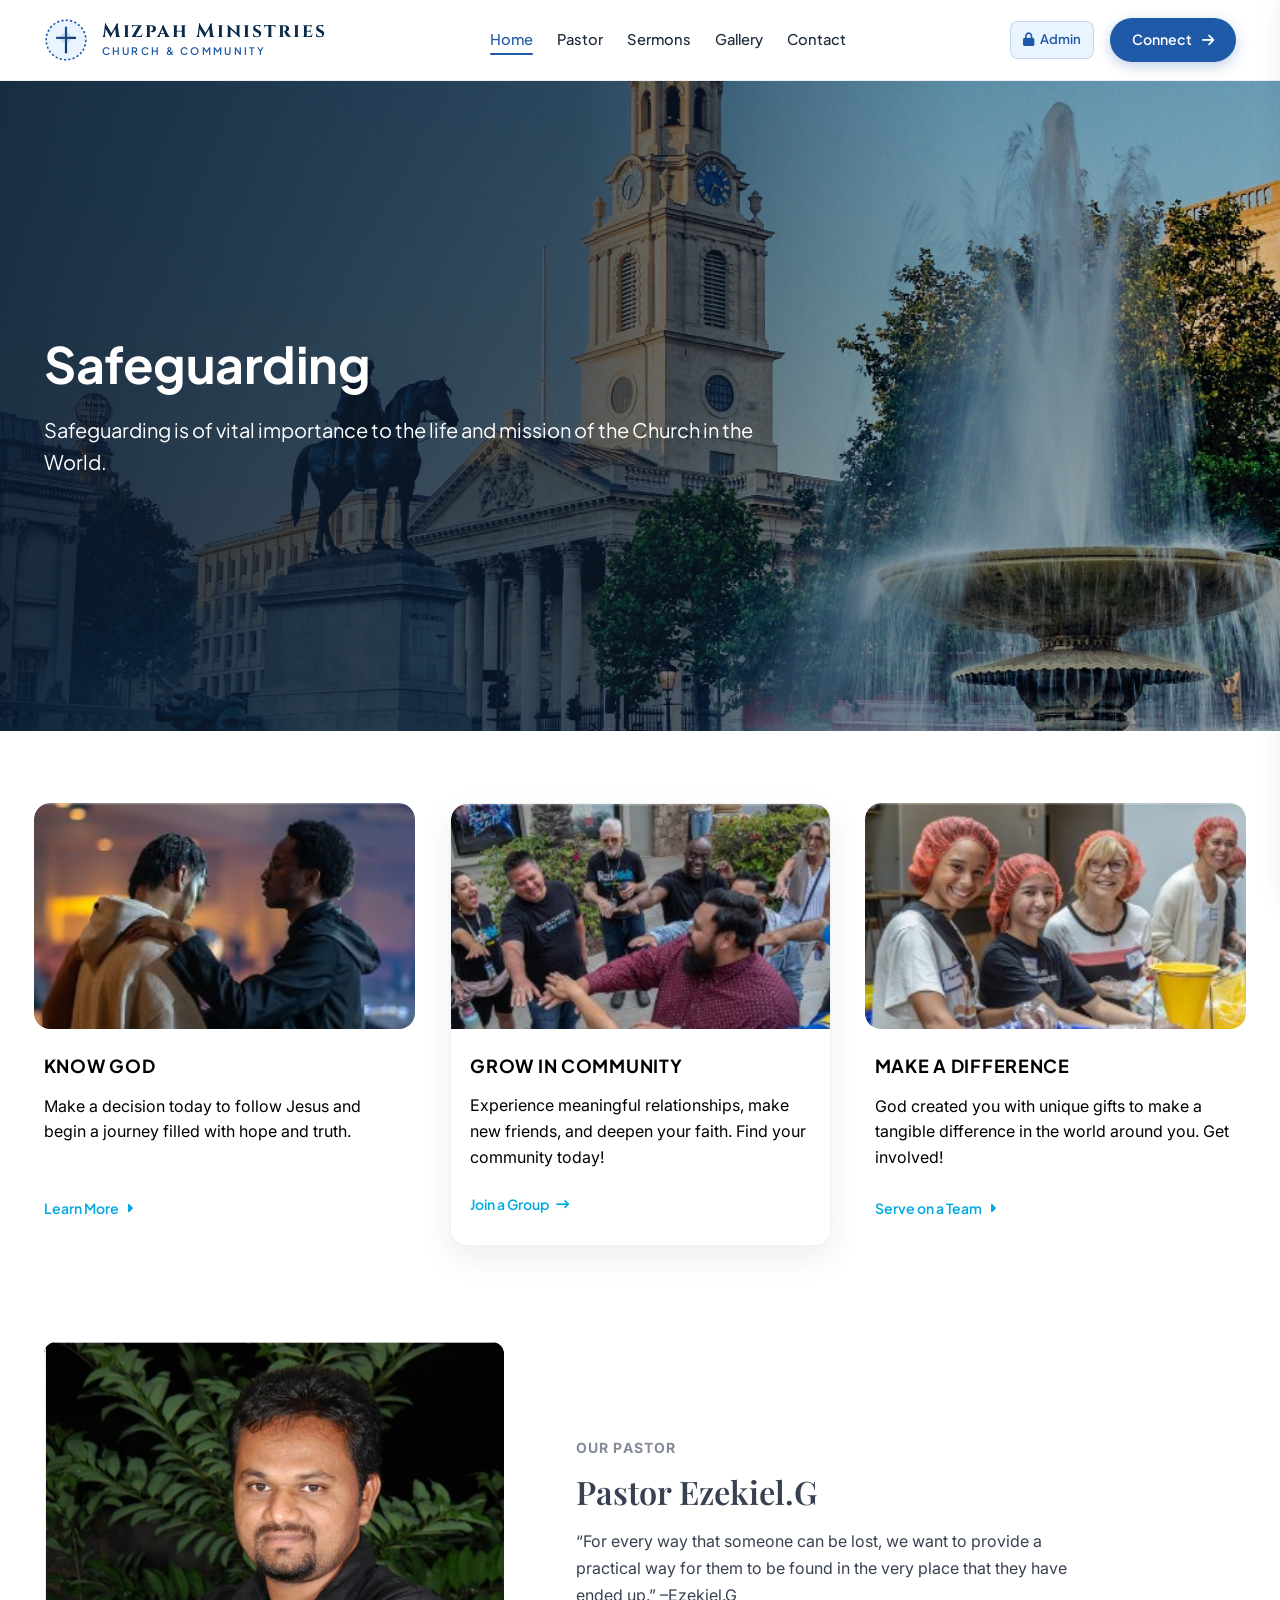
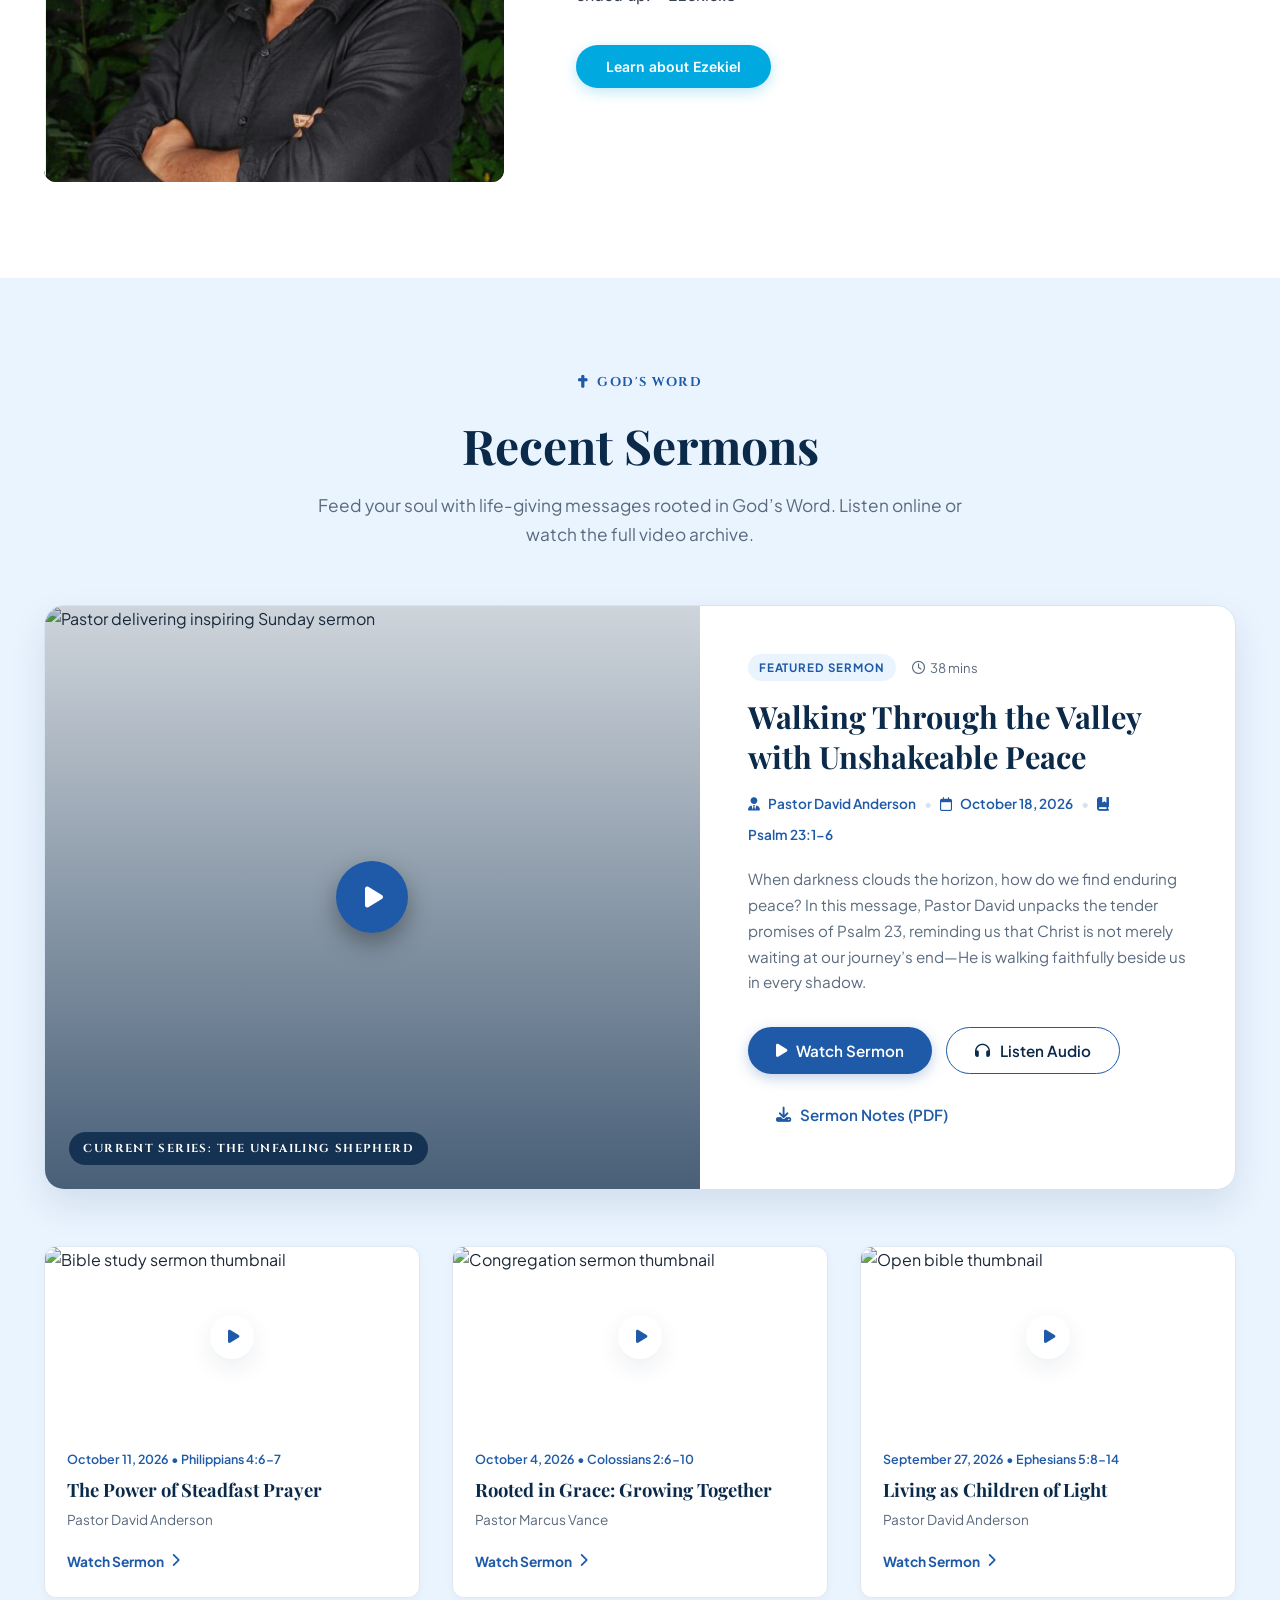
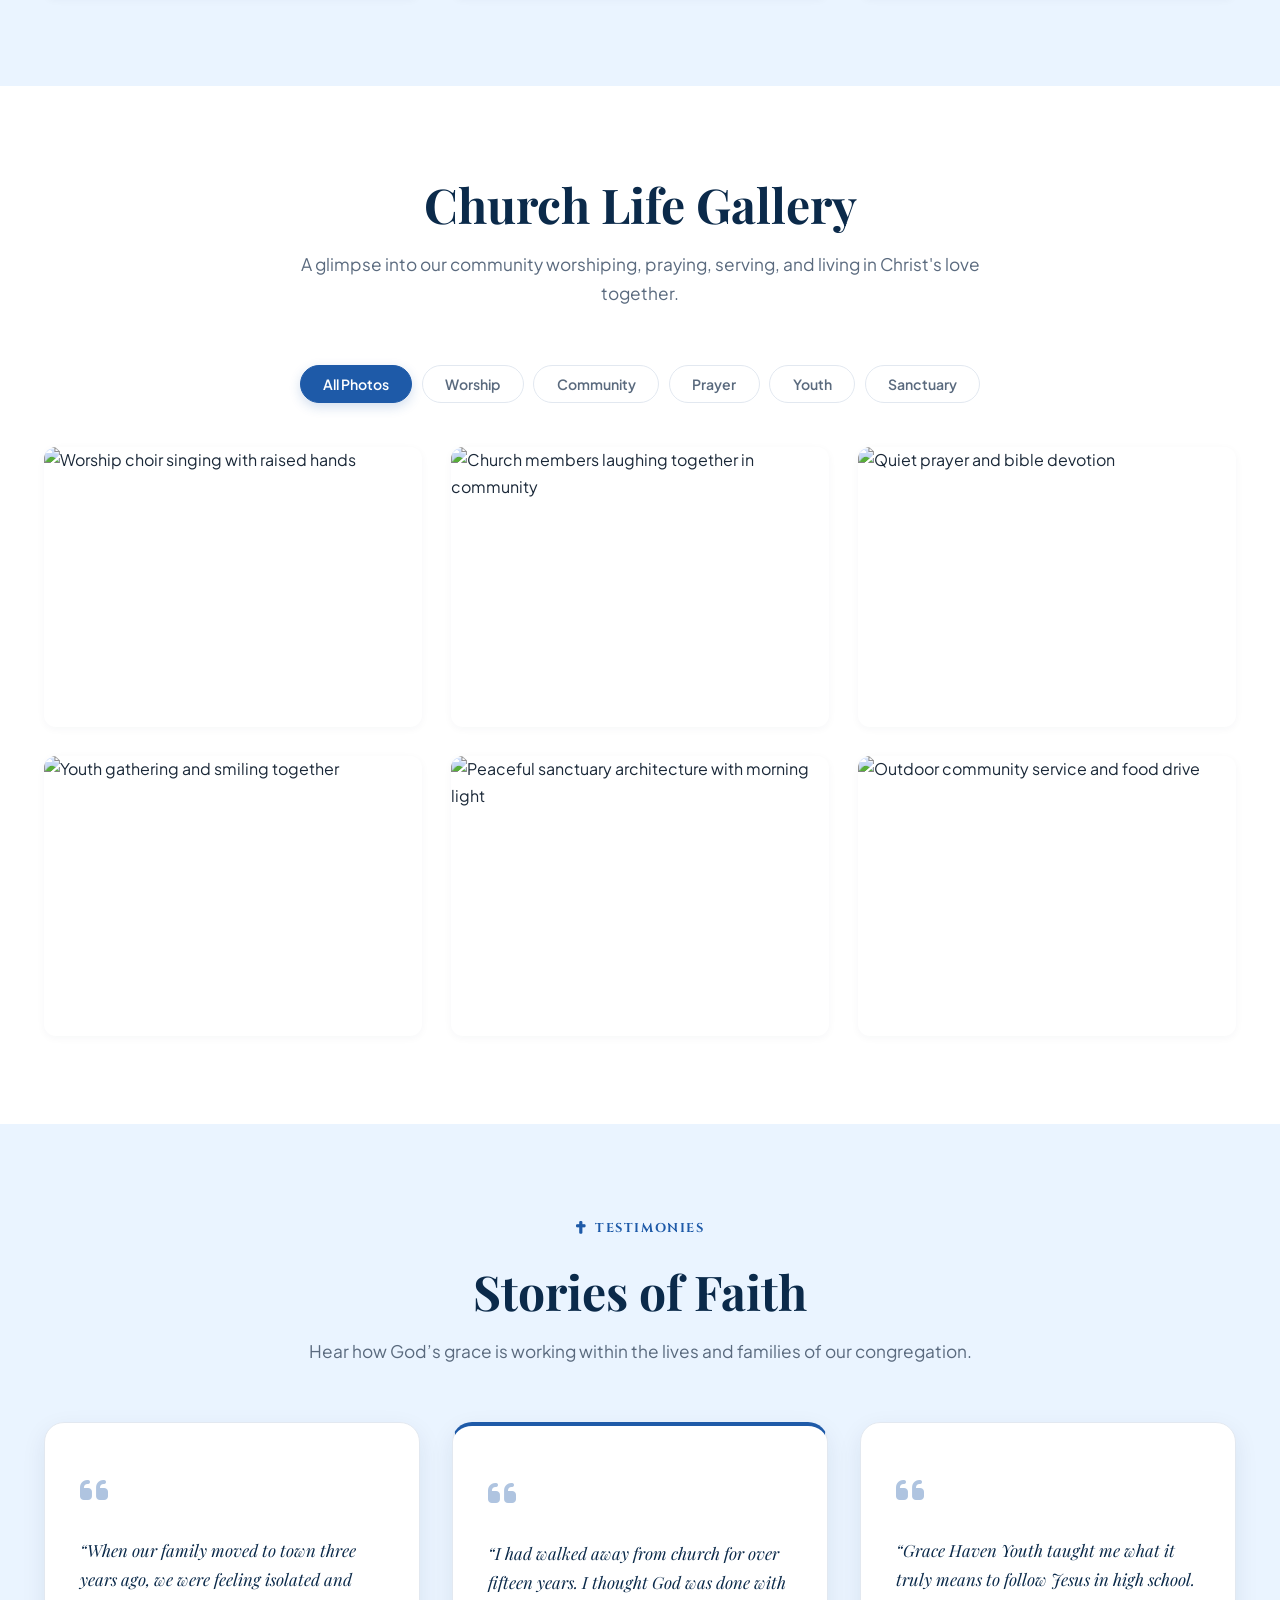
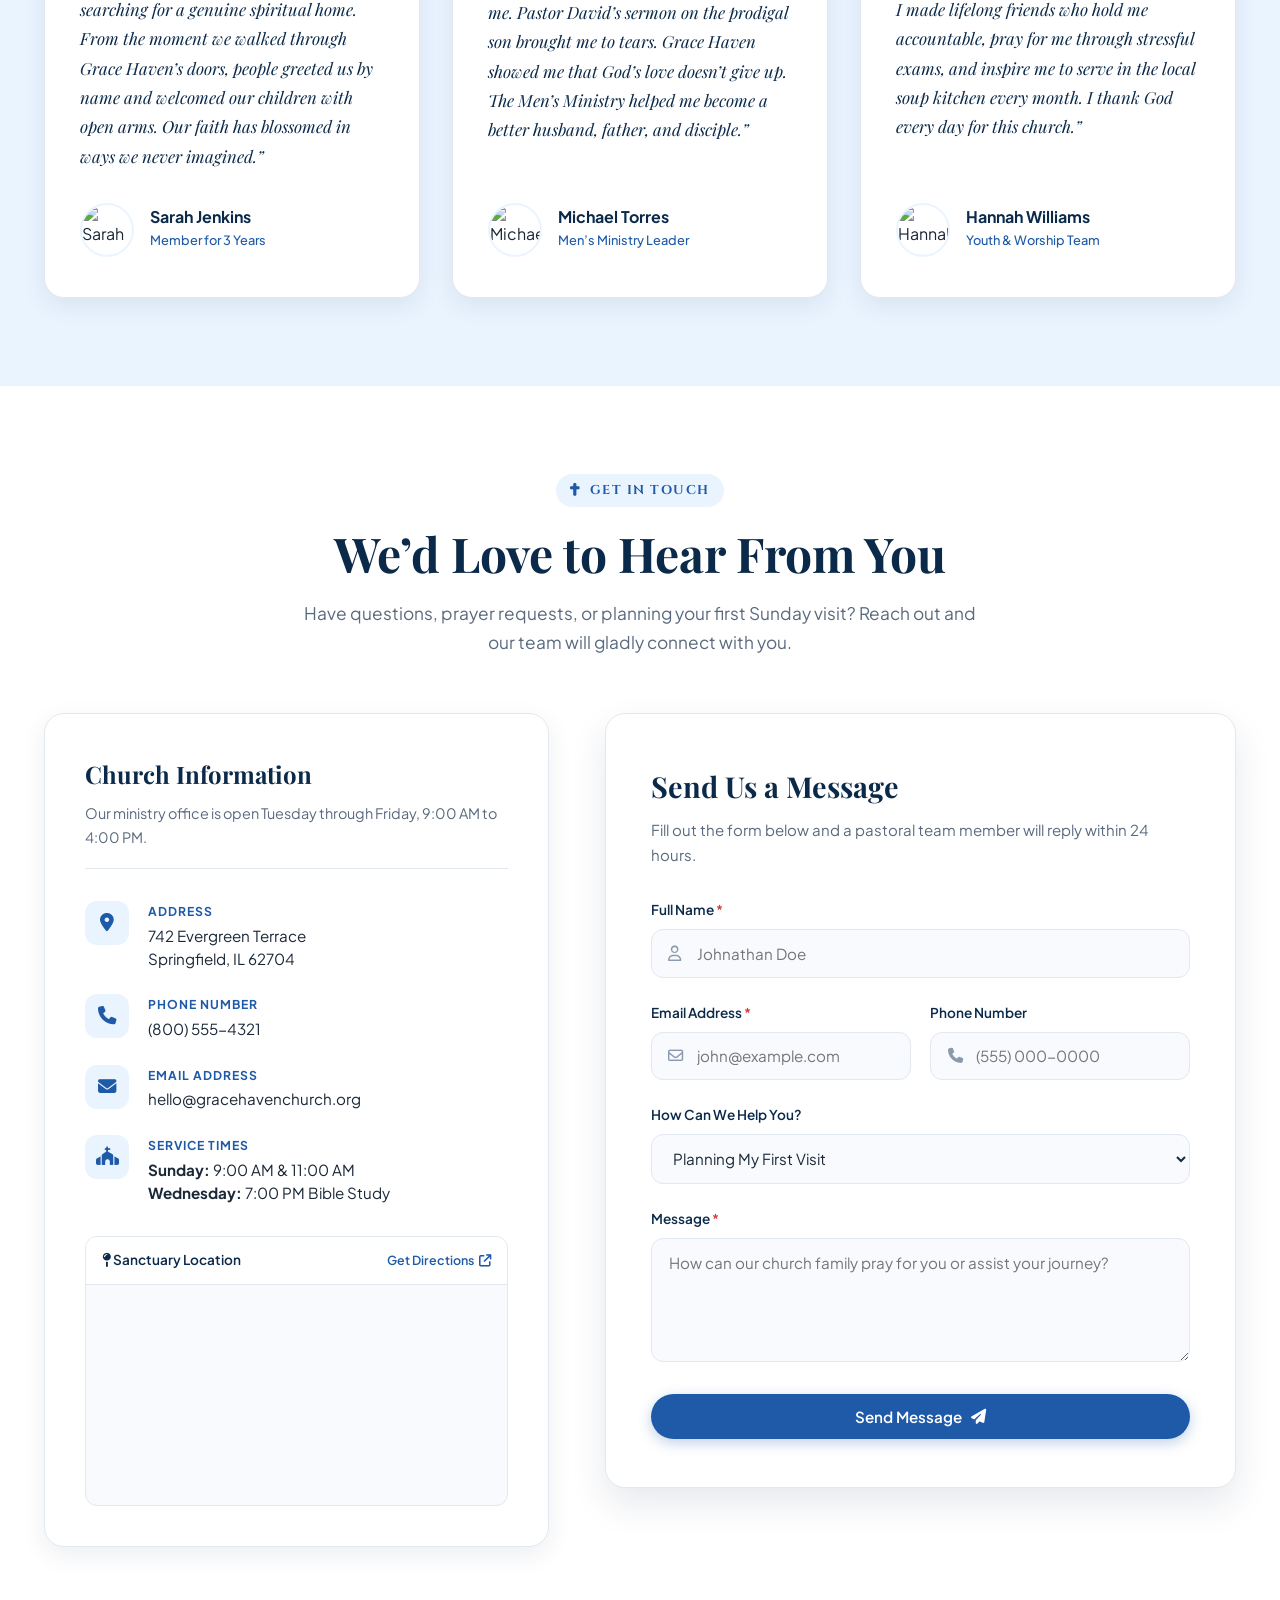
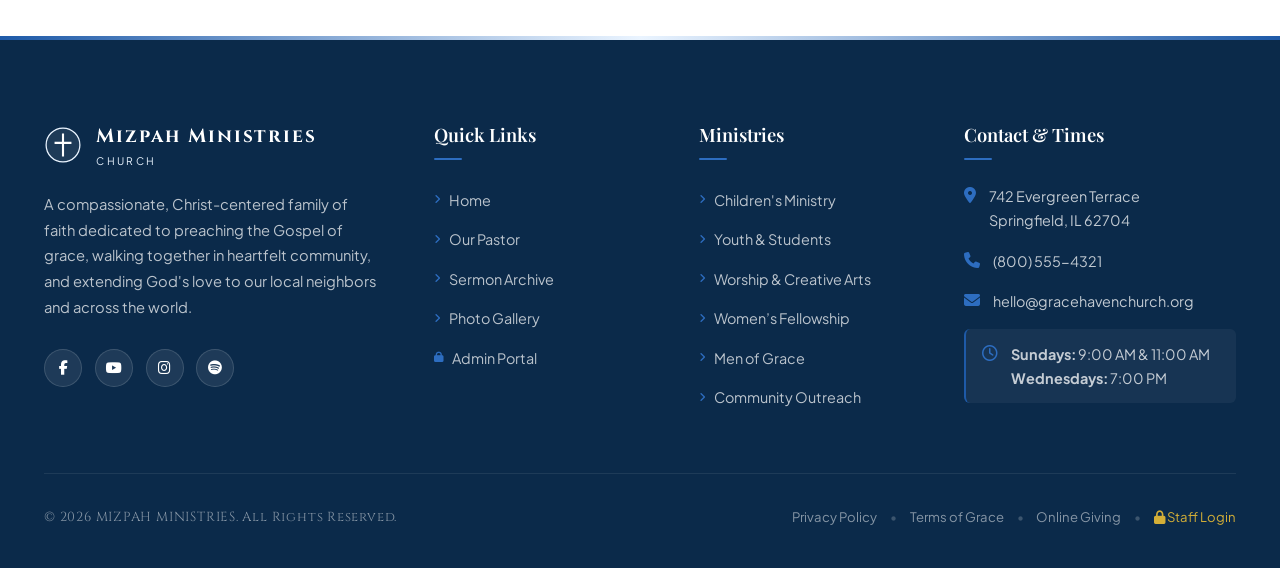
==== index.html @ df9c59d9 "Initial commit: Mizpah Ministries Church Portal with Supabase Admin CRUD" ====
<!DOCTYPE html>
<html lang="en">

<head>
  <meta charset="UTF-8">
  <meta name="viewport" content="width=device-width, initial-scale=1.0">
  <title>Mizpah Ministries | A Place of Faith, Hope & Love</title>
  <meta name="description"
    content="Welcome to Grace Haven Church. Come as you are. Grow in faith. Walk with Christ. Join our Sunday worship services and community ministries.">

  <!-- Favicon / SVG Cross Icon -->
  <link rel="icon" type="image/svg+xml"
    href="data:image/svg+xml,<svg xmlns='http://www.w3.org/2000/svg' viewBox='0 0 24 24' fill='%231E5AA8'><path d='M11 2h2v7h7v2h-7v11h-2V11H4V9h7V2z'/></svg>">

  <!-- Google Fonts: Playfair Display, Cinzel, & Plus Jakarta Sans -->
  <link rel="preconnect" href="https://fonts.googleapis.com">
  <link rel="preconnect" href="https://fonts.gstatic.com" crossorigin>
  <link
    href="https://fonts.googleapis.com/css2?family=Cinzel:wght@500;600;700;800&family=Inter:wght@400;500;600;700&family=Playfair+Display:ital,wght@0,400;0,600;0,700;1,400;1,600&family=Plus+Jakarta+Sans:wght@300;400;500;600;700&display=swap"
    rel="stylesheet">

  <!-- Font Awesome 6 Icons -->
  <link rel="stylesheet" href="https://cdnjs.cloudflare.com/ajax/libs/font-awesome/6.5.1/css/all.min.css"
    integrity="sha512-DTOQO9RWCH3ppGqcWaEA1BIZOC6xxalwEsw9c2QQeAIftl+Vegovlnee1c9QX4TctnWMn13TZye+giMm8e2LwA=="
    crossorigin="anonymous" referrerpolicy="no-referrer" />

  <!-- Main Stylesheet -->
  <link rel="stylesheet" href="style.css">
</head>

<body>

  <!-- SECTION 1: Header / Sticky Navigation -->
  <header class="site-header" id="header">
    <div class="container header-container">
      <!-- Church Logo / Cross Icon -->
      <a href="#home" class="church-logo" aria-label="Mizpah Ministries Home">
        <div class="logo-symbol">
          <svg viewBox="0 0 40 40" class="cross-svg" aria-hidden="true">
            <defs>
              <linearGradient id="crossGrad" x1="0%" y1="0%" x2="100%" y2="100%">
                <stop offset="0%" stop-color="#1E5AA8" />
                <stop offset="100%" stop-color="#0B2A4A" />
              </linearGradient>
            </defs>
            <circle cx="20" cy="20" r="18" fill="#EAF4FF" stroke="#1E5AA8" stroke-width="1.5" stroke-dasharray="2 2" />
            <!-- Cross -->
            <path d="M19 8h2v9h8v2h-8v13h-2V19h-8v-2h8V8z" fill="url(#crossGrad)" />
            <!-- Soft radiance aura -->
            <circle cx="20" cy="18" r="5" fill="#1E5AA8" opacity="0.15" />
          </svg>
        </div>
        <div class="logo-text">
          <span class="church-title">Mizpah Ministries</span>
          <span class="church-subtitle">CHURCH & COMMUNITY</span>
        </div>
      </a>

      <!-- Desktop Navigation Links -->
      <nav class="main-nav" id="mainNav" aria-label="Primary Navigation">
        <ul class="nav-list">
          <li class="nav-item"><a href="#home" class="nav-link active">Home</a></li>
          <li class="nav-item"><a href="#pastor" class="nav-link">Pastor</a></li>
          <li class="nav-item"><a href="#sermons" class="nav-link">Sermons</a></li>
          <li class="nav-item"><a href="#gallery" class="nav-link">Gallery</a></li>
          <li class="nav-item"><a href="#contact" class="nav-link">Contact</a></li>
        </ul>
      </nav>

      <!-- Action Button & Mobile Hamburger -->
      <div class="header-actions">
        <a href="login.html" class="nav-admin-link" title="Staff Admin Portal" style="display: inline-flex; align-items: center; gap: 6px; padding: 7px 12px; font-size: 13px; font-weight: 600; color: #1E5AA8; background: #EAF4FF; border-radius: 8px; text-decoration: none; border: 1px solid rgba(30,90,168,0.2);">
          <i class="fa-solid fa-lock"></i>
          <span>Admin</span>
        </a>
        <a href="#contact" class="btn btn-primary nav-cta-btn">
          <span>Connect</span>
          <i class="fa-solid fa-arrow-right"></i>
        </a>
        <button class="hamburger-btn" id="hamburgerBtn" aria-label="Toggle menu" aria-expanded="false"
          aria-controls="mobileMenu">
          <span class="hamburger-bar"></span>
          <span class="hamburger-bar"></span>
          <span class="hamburger-bar"></span>
        </button>
      </div>
    </div>

    <!-- Mobile Navigation Drawer -->
    <div class="mobile-menu-drawer" id="mobileMenu">
      <div class="mobile-menu-inner">
        <div class="mobile-menu-header">
          <div class="logo-text">
            <span class="church-title">Mizpah Ministries</span>
            <span class="church-subtitle">CHURCH</span>
          </div>
          <button class="mobile-close-btn" id="mobileCloseBtn" aria-label="Close menu">
            <i class="fa-solid fa-xmark"></i>
          </button>
        </div>
        <ul class="mobile-nav-list">
          <li><a href="#home" class="mobile-nav-link">Home</a></li>
          <li><a href="#pastor" class="mobile-nav-link">Our Pastor</a></li>
          <li><a href="#sermons" class="mobile-nav-link">Sermons</a></li>
          <li><a href="#gallery" class="mobile-nav-link">Photo Gallery</a></li>
          <li><a href="#contact" class="mobile-nav-link">Contact</a></li>
          <li><a href="login.html" class="mobile-nav-link" style="color: #1E5AA8; font-weight: 700;"><i class="fa-solid fa-lock"></i> Admin Portal</a></li>
        </ul>
        <div class="mobile-menu-footer">
          <a href="#contact" class="btn btn-primary btn-block mobile-join-btn">
            <i class="fa-solid fa-envelope"></i> Connect With Us
          </a>
          <div class="mobile-contact-snippet">
            <p><i class="fa-solid fa-location-dot"></i> 742 Evergreen Terrace</p>
            <p><i class="fa-solid fa-phone"></i> (800) 555-4321</p>
          </div>
        </div>
      </div>
    </div>
    <div class="mobile-backdrop" id="mobileBackdrop"></div>
  </header>

  <main>
    <!-- SECTION 2: Hero Section -->
    <section class="hero-section" id="home">
      <!-- Background Image with Clean Overlay -->
      <div class="hero-bg-media">
        <img src="images/hero-church.jpg"
          alt="Historic church cathedral with majestic spire and fountain in Trafalgar Square" class="hero-bg-img"
          loading="eager">
        <div class="hero-overlay-gradient"></div>
      </div>

      <div class="container hero-content-wrapper">
        <div class="hero-content">
          <h1 class="hero-title">Safeguarding</h1>
          <p class="hero-lead">
            Safeguarding is of vital importance to the life and mission of the Church in the World.
          </p>
        </div>
      </div>
    </section>

    <!-- SECTION 3: Next Steps / Discipleship Pathway -->
    <section class="pathway-section" id="pathway">
      <div class="container main-container mb-24">
        <div class="pathway-grid">

          <!-- Card 1: Know God -->
          <div class="pathway-card reveal-on-scroll">
            <div class="pathway-img-wrap">
              <img src="images/know-god.jpg" alt="Two young men praying together in fellowship" class="pathway-img"
                loading="lazy">
            </div>
            <div class="pathway-body">
              <h3 class="pathway-title">KNOW GOD</h3>
              <p class="pathway-desc">
                Make a decision today to follow Jesus and begin a journey filled with hope and truth.
              </p>
              <a href="#pastor" class="pathway-link">
                <span>Learn More</span>
                <i class="fa-solid fa-caret-right"></i>
              </a>
            </div>
          </div>

          <!-- Card 2: Grow in Community -->
          <div class="pathway-card featured-card reveal-on-scroll">
            <div class="pathway-img-wrap">
              <img src="images/grow-community.jpg" alt="A smiling, diverse group of church community members together"
                class="pathway-img" loading="lazy">
            </div>
            <div class="pathway-body">
              <h3 class="pathway-title">GROW IN COMMUNITY</h3>
              <p class="pathway-desc">
                Experience meaningful relationships, make new friends, and deepen your faith. Find your community today!
              </p>
              <a href="#contact" class="pathway-link">
                <span>Join a Group</span>
                <i class="fa-solid fa-arrow-right-long"></i>
              </a>
            </div>
          </div>

          <!-- Card 3: Make a Difference -->
          <div class="pathway-card reveal-on-scroll">
            <div class="pathway-img-wrap">
              <img src="images/make-difference.jpg" alt="Church volunteers smiling and serving food to the community"
                class="pathway-img" loading="lazy">
            </div>
            <div class="pathway-body">
              <h3 class="pathway-title">MAKE A DIFFERENCE</h3>
              <p class="pathway-desc">
                God created you with unique gifts to make a tangible difference in the world around you. Get involved!
              </p>
              <a href="#contact" class="pathway-link">
                <span>Serve on a Team</span>
                <i class="fa-solid fa-caret-right"></i>
              </a>
            </div>
          </div>

        </div>
      </div>
    </section>

    <!-- SECTION 4: Pastor Section -->
    <section class="pastor-section" id="pastor">
      <div class="container main-container">
        <div class="pastor-layout-grid reveal-on-scroll">
          <!-- Left Column: Pastor Photo -->
          <div class="pastor-img-col">
            <img src="images/pastor.png" alt="Pastor" class="pastor-feature-img" loading="lazy">
          </div>

          <!-- Right Column: Pastor Info -->
          <div class="pastor-info-col">
            <span class="pastor-kicker">OUR PASTOR</span>
            <h2 class="pastor-headline">Pastor Ezekiel.G</h2>
            <blockquote class="pastor-quote">
              “For every way that someone can be lost, we want to provide a practical way for them to be found in the
              very place that they have ended up.” –Ezekiel.G
            </blockquote>
            <div class="pastor-cta-row">
              <button class="btn-pastor-primary" id="openPastorModalBtn">
                Learn about Ezekiel
              </button>
            </div>
          </div>
        </div>
      </div>
    </section>

    <!-- SECTION 9: Sermons Section -->
    <section class="sermons-section section-padding bg-light-blue" id="sermons">
      <div class="container">
        <div class="section-header text-center reveal-on-scroll">
          <div class="section-tag center-tag">
            <span class="tag-cross"><i class="fa-solid fa-cross"></i></span>
            <span class="tag-title">GOD'S WORD</span>
          </div>
          <h2 class="section-heading">Recent Sermons</h2>
          <p class="section-subtext">Feed your soul with life-giving messages rooted in God’s Word. Listen online or
            watch the full video archive.</p>
        </div>

        <!-- Featured Sermon -->
        <div class="featured-sermon-card reveal-on-scroll">
          <div class="featured-sermon-media">
            <img src="https://images.unsplash.com/photo-1510525009512-ad7fc3378317?auto=format&fit=crop&w=1200&q=80"
              alt="Pastor delivering inspiring Sunday sermon" class="featured-sermon-thumb" loading="lazy">
            <div class="sermon-media-overlay"></div>
            <button class="sermon-play-btn" id="featuredPlayBtn" aria-label="Play featured sermon video"
              data-video-title="Walking Through the Valley with Unshakeable Peace" data-speaker="Pastor David Anderson"
              data-date="Sunday, October 18, 2026">
              <i class="fa-solid fa-play"></i>
            </button>
            <span class="featured-series-pill">CURRENT SERIES: THE UNFAILING SHEPHERD</span>
          </div>

          <div class="featured-sermon-info">
            <div class="sermon-badge-row">
              <span class="badge-featured">FEATURED SERMON</span>
              <span class="sermon-duration"><i class="fa-regular fa-clock"></i> 38 mins</span>
            </div>

            <h3 class="featured-sermon-title">Walking Through the Valley with Unshakeable Peace</h3>

            <div class="sermon-author-meta">
              <i class="fa-solid fa-user-tie"></i>
              <span>Pastor David Anderson</span>
              <span class="meta-separator">•</span>
              <i class="fa-regular fa-calendar"></i>
              <span>October 18, 2026</span>
              <span class="meta-separator">•</span>
              <i class="fa-solid fa-book-bookmark"></i>
              <span>Psalm 23:1-6</span>
            </div>

            <p class="featured-sermon-excerpt">
              When darkness clouds the horizon, how do we find enduring peace? In this message, Pastor David unpacks the
              tender promises of Psalm 23, reminding us that Christ is not merely waiting at our journey’s end—He is
              walking faithfully beside us in every shadow.
            </p>

            <div class="featured-sermon-actions">
              <button class="btn btn-primary sermon-watch-trigger"
                data-video-title="Walking Through the Valley with Unshakeable Peace"
                data-speaker="Pastor David Anderson" data-date="Sunday, October 18, 2026">
                <i class="fa-solid fa-play"></i>
                <span>Watch Sermon</span>
              </button>
              <button class="btn btn-outline-navy sermon-listen-trigger"
                data-audio-title="Walking Through the Valley with Unshakeable Peace">
                <i class="fa-solid fa-headphones"></i>
                <span>Listen Audio</span>
              </button>
              <a href="#contact" class="btn btn-ghost">
                <i class="fa-solid fa-download"></i> Sermon Notes (PDF)
              </a>
            </div>
          </div>
        </div>

        <!-- Smaller Sermon Cards Grid -->
        <div class="sermons-sub-grid">
          <!-- Sub Sermon 1 -->
          <div class="sub-sermon-card reveal-on-scroll">
            <div class="sub-sermon-thumb-wrap">
              <img src="https://images.unsplash.com/photo-1438232992991-995b7058bbb3?auto=format&fit=crop&w=600&q=80"
                alt="Bible study sermon thumbnail" loading="lazy">
              <button class="sub-play-btn sermon-watch-trigger" data-video-title="The Power of Steadfast Prayer"
                data-speaker="Pastor David Anderson" data-date="October 11, 2026" aria-label="Play sermon">
                <i class="fa-solid fa-play"></i>
              </button>
            </div>
            <div class="sub-sermon-body">
              <span class="sub-sermon-date">October 11, 2026 • Philippians 4:6-7</span>
              <h4 class="sub-sermon-title">The Power of Steadfast Prayer</h4>
              <p class="sub-sermon-author">Pastor David Anderson</p>
              <div class="sub-sermon-link-wrap">
                <button class="text-link-btn sermon-watch-trigger" data-video-title="The Power of Steadfast Prayer"
                  data-speaker="Pastor David Anderson" data-date="October 11, 2026">
                  <span>Watch Sermon</span>
                  <i class="fa-solid fa-chevron-right"></i>
                </button>
              </div>
            </div>
          </div>

          <!-- Sub Sermon 2 -->
          <div class="sub-sermon-card reveal-on-scroll">
            <div class="sub-sermon-thumb-wrap">
              <img src="https://images.unsplash.com/photo-1445445290350-18a3b86e0b5b?auto=format&fit=crop&w=600&q=80"
                alt="Congregation sermon thumbnail" loading="lazy">
              <button class="sub-play-btn sermon-watch-trigger" data-video-title="Rooted in Grace: Growing Together"
                data-speaker="Associate Pastor Marcus Vance" data-date="October 4, 2026" aria-label="Play sermon">
                <i class="fa-solid fa-play"></i>
              </button>
            </div>
            <div class="sub-sermon-body">
              <span class="sub-sermon-date">October 4, 2026 • Colossians 2:6-10</span>
              <h4 class="sub-sermon-title">Rooted in Grace: Growing Together</h4>
              <p class="sub-sermon-author">Pastor Marcus Vance</p>
              <div class="sub-sermon-link-wrap">
                <button class="text-link-btn sermon-watch-trigger" data-video-title="Rooted in Grace: Growing Together"
                  data-speaker="Associate Pastor Marcus Vance" data-date="October 4, 2026">
                  <span>Watch Sermon</span>
                  <i class="fa-solid fa-chevron-right"></i>
                </button>
              </div>
            </div>
          </div>

          <!-- Sub Sermon 3 -->
          <div class="sub-sermon-card reveal-on-scroll">
            <div class="sub-sermon-thumb-wrap">
              <img src="https://images.unsplash.com/photo-1507692049790-de58290a4334?auto=format&fit=crop&w=600&q=80"
                alt="Open bible thumbnail" loading="lazy">
              <button class="sub-play-btn sermon-watch-trigger" data-video-title="Living as Children of Light"
                data-speaker="Pastor David Anderson" data-date="September 27, 2026" aria-label="Play sermon">
                <i class="fa-solid fa-play"></i>
              </button>
            </div>
            <div class="sub-sermon-body">
              <span class="sub-sermon-date">September 27, 2026 • Ephesians 5:8-14</span>
              <h4 class="sub-sermon-title">Living as Children of Light</h4>
              <p class="sub-sermon-author">Pastor David Anderson</p>
              <div class="sub-sermon-link-wrap">
                <button class="text-link-btn sermon-watch-trigger" data-video-title="Living as Children of Light"
                  data-speaker="Pastor David Anderson" data-date="September 27, 2026">
                  <span>Watch Sermon</span>
                  <i class="fa-solid fa-chevron-right"></i>
                </button>
              </div>
            </div>
          </div>
        </div>
      </div>
    </section>

    <!-- SECTION 10: Gallery -->
    <section class="gallery-section section-padding" id="gallery">
      <div class="container">
        <div class="section-header text-center reveal-on-scroll">
          <h2 class="section-heading">Church Life Gallery</h2>
          <p class="section-subtext">A glimpse into our community worshiping, praying, serving, and living in Christ's
            love together.</p>
        </div>

        <!-- Gallery Filters -->
        <div class="gallery-filter-bar reveal-on-scroll">
          <button class="filter-btn active" data-filter="all">All Photos</button>
          <button class="filter-btn" data-filter="worship">Worship</button>
          <button class="filter-btn" data-filter="community">Community</button>
          <button class="filter-btn" data-filter="prayer">Prayer</button>
          <button class="filter-btn" data-filter="youth">Youth</button>
          <button class="filter-btn" data-filter="building">Sanctuary</button>
        </div>

        <!-- Gallery Grid -->
        <div class="gallery-grid">
          <!-- Item 1: Worship -->
          <div class="gallery-item reveal-on-scroll" data-category="worship">
            <div class="gallery-thumb-box">
              <img src="https://images.unsplash.com/photo-1465847899084-d164df4dedc6?auto=format&fit=crop&w=800&q=80"
                alt="Worship choir singing with raised hands" loading="lazy">
              <div class="gallery-item-overlay">
                <span class="gallery-cat-pill">Worship</span>
                <h4 class="gallery-item-title">Congregational Praise</h4>
                <button class="gallery-zoom-btn" aria-label="View photo in lightbox"><i
                    class="fa-solid fa-magnifying-glass-plus"></i></button>
              </div>
            </div>
          </div>

          <!-- Item 2: Community -->
          <div class="gallery-item reveal-on-scroll" data-category="community">
            <div class="gallery-thumb-box">
              <img src="https://images.unsplash.com/photo-1529156069898-49953e39b3ac?auto=format&fit=crop&w=800&q=80"
                alt="Church members laughing together in community" loading="lazy">
              <div class="gallery-item-overlay">
                <span class="gallery-cat-pill">Community</span>
                <h4 class="gallery-item-title">Warm Fellowship</h4>
                <button class="gallery-zoom-btn" aria-label="View photo in lightbox"><i
                    class="fa-solid fa-magnifying-glass-plus"></i></button>
              </div>
            </div>
          </div>

          <!-- Item 3: Prayer -->
          <div class="gallery-item reveal-on-scroll" data-category="prayer">
            <div class="gallery-thumb-box">
              <img src="https://images.unsplash.com/photo-1507692049790-de58290a4334?auto=format&fit=crop&w=800&q=80"
                alt="Quiet prayer and bible devotion" loading="lazy">
              <div class="gallery-item-overlay">
                <span class="gallery-cat-pill">Prayer</span>
                <h4 class="gallery-item-title">Moments of Intercession</h4>
                <button class="gallery-zoom-btn" aria-label="View photo in lightbox"><i
                    class="fa-solid fa-magnifying-glass-plus"></i></button>
              </div>
            </div>
          </div>

          <!-- Item 4: Youth -->
          <div class="gallery-item reveal-on-scroll" data-category="youth">
            <div class="gallery-thumb-box">
              <img src="https://images.unsplash.com/photo-1511632765486-a01980e01a18?auto=format&fit=crop&w=800&q=80"
                alt="Youth gathering and smiling together" loading="lazy">
              <div class="gallery-item-overlay">
                <span class="gallery-cat-pill">Youth</span>
                <h4 class="gallery-item-title">Youth Night Connection</h4>
                <button class="gallery-zoom-btn" aria-label="View photo in lightbox"><i
                    class="fa-solid fa-magnifying-glass-plus"></i></button>
              </div>
            </div>
          </div>

          <!-- Item 5: Building / Sanctuary -->
          <div class="gallery-item reveal-on-scroll" data-category="building">
            <div class="gallery-thumb-box">
              <img src="https://images.unsplash.com/photo-1548625361-16eb72d5b610?auto=format&fit=crop&w=800&q=80"
                alt="Peaceful sanctuary architecture with morning light" loading="lazy">
              <div class="gallery-item-overlay">
                <span class="gallery-cat-pill">Sanctuary</span>
                <h4 class="gallery-item-title">Sunlit Sanctuary</h4>
                <button class="gallery-zoom-btn" aria-label="View photo in lightbox"><i
                    class="fa-solid fa-magnifying-glass-plus"></i></button>
              </div>
            </div>
          </div>

          <!-- Item 6: Events / Community -->
          <div class="gallery-item reveal-on-scroll" data-category="community">
            <div class="gallery-thumb-box">
              <img src="https://images.unsplash.com/photo-1469571486292-0ba58a3f068b?auto=format&fit=crop&w=800&q=80"
                alt="Outdoor community service and food drive" loading="lazy">
              <div class="gallery-item-overlay">
                <span class="gallery-cat-pill">Community</span>
                <h4 class="gallery-item-title">Outreach Service Day</h4>
                <button class="gallery-zoom-btn" aria-label="View photo in lightbox"><i
                    class="fa-solid fa-magnifying-glass-plus"></i></button>
              </div>
            </div>
          </div>
        </div>
      </div>
    </section>

    <!-- SECTION 11: Testimonial / Community Section -->
    <section class="testimonials-section section-padding bg-light-blue" id="testimonials">
      <div class="container">
        <div class="section-header text-center reveal-on-scroll">
          <div class="section-tag center-tag">
            <span class="tag-cross"><i class="fa-solid fa-cross"></i></span>
            <span class="tag-title">TESTIMONIES</span>
          </div>
          <h2 class="section-heading">Stories of Faith</h2>
          <p class="section-subtext">Hear how God’s grace is working within the lives and families of our congregation.
          </p>
        </div>

        <div class="testimonials-grid">
          <!-- Testimonial 1 -->
          <div class="testimonial-card reveal-on-scroll">
            <div class="testimonial-quote-icon">
              <i class="fa-solid fa-quote-left"></i>
            </div>
            <p class="testimonial-text">
              “When our family moved to town three years ago, we were feeling isolated and searching for a genuine
              spiritual home. From the moment we walked through Grace Haven’s doors, people greeted us by name and
              welcomed our children with open arms. Our faith has blossomed in ways we never imagined.”
            </p>
            <div class="testimonial-author">
              <img src="https://images.unsplash.com/photo-1534528741775-53994a69daeb?auto=format&fit=crop&w=150&q=80"
                alt="Sarah Jenkins" class="testimonial-avatar" loading="lazy">
              <div class="testimonial-meta">
                <h4 class="author-name">Sarah Jenkins</h4>
                <span class="author-sub">Member for 3 Years</span>
              </div>
            </div>
          </div>

          <!-- Testimonial 2 -->
          <div class="testimonial-card featured-testimonial reveal-on-scroll">
            <div class="testimonial-quote-icon">
              <i class="fa-solid fa-quote-left"></i>
            </div>
            <p class="testimonial-text">
              “I had walked away from church for over fifteen years. I thought God was done with me. Pastor David’s
              sermon on the prodigal son brought me to tears. Grace Haven showed me that God’s love doesn’t give up. The
              Men’s Ministry helped me become a better husband, father, and disciple.”
            </p>
            <div class="testimonial-author">
              <img src="https://images.unsplash.com/photo-1507003211169-0a1dd7228f2d?auto=format&fit=crop&w=150&q=80"
                alt="Michael Torres" class="testimonial-avatar" loading="lazy">
              <div class="testimonial-meta">
                <h4 class="author-name">Michael Torres</h4>
                <span class="author-sub">Men’s Ministry Leader</span>
              </div>
            </div>
          </div>

          <!-- Testimonial 3 -->
          <div class="testimonial-card reveal-on-scroll">
            <div class="testimonial-quote-icon">
              <i class="fa-solid fa-quote-left"></i>
            </div>
            <p class="testimonial-text">
              “Grace Haven Youth taught me what it truly means to follow Jesus in high school. I made lifelong friends
              who hold me accountable, pray for me through stressful exams, and inspire me to serve in the local soup
              kitchen every month. I thank God every day for this church.”
            </p>
            <div class="testimonial-author">
              <img src="https://images.unsplash.com/photo-1517841905240-472988babdf9?auto=format&fit=crop&w=150&q=80"
                alt="Hannah Williams" class="testimonial-avatar" loading="lazy">
              <div class="testimonial-meta">
                <h4 class="author-name">Hannah Williams</h4>
                <span class="author-sub">Youth &amp; Worship Team</span>
              </div>
            </div>
          </div>
        </div>
      </div>
    </section>

    <!-- SECTION 13: Contact Section -->
    <section class="contact-section section-padding" id="contact">
      <div class="container">
        <div class="section-header text-center reveal-on-scroll">
          <div class="section-tag center-tag">
            <span class="tag-cross"><i class="fa-solid fa-cross"></i></span>
            <span class="tag-title">GET IN TOUCH</span>
          </div>
          <h2 class="section-heading">We’d Love to Hear From You</h2>
          <p class="section-subtext">Have questions, prayer requests, or planning your first Sunday visit? Reach out and
            our team will gladly connect with you.</p>
        </div>

        <div class="contact-grid">
          <!-- Left Column: Contact Information & Hours & Map Placeholder -->
          <div class="contact-info-col reveal-on-scroll">
            <div class="info-card-header">
              <h3>Church Information</h3>
              <p>Our ministry office is open Tuesday through Friday, 9:00 AM to 4:00 PM.</p>
            </div>

            <div class="info-items-stack">
              <!-- Item 1: Address -->
              <div class="info-item">
                <div class="info-icon"><i class="fa-solid fa-location-dot"></i></div>
                <div class="info-detail">
                  <span class="info-label">Address</span>
                  <p class="info-val">742 Evergreen Terrace<br>Springfield, IL 62704</p>
                </div>
              </div>

              <!-- Item 2: Phone -->
              <div class="info-item">
                <div class="info-icon"><i class="fa-solid fa-phone"></i></div>
                <div class="info-detail">
                  <span class="info-label">Phone Number</span>
                  <p class="info-val"><a href="tel:+18005554321">(800) 555-4321</a></p>
                </div>
              </div>

              <!-- Item 3: Email -->
              <div class="info-item">
                <div class="info-icon"><i class="fa-solid fa-envelope"></i></div>
                <div class="info-detail">
                  <span class="info-label">Email Address</span>
                  <p class="info-val"><a href="mailto:hello@gracehavenchurch.org">hello@gracehavenchurch.org</a></p>
                </div>
              </div>

              <!-- Item 4: Service Times -->
              <div class="info-item">
                <div class="info-icon"><i class="fa-solid fa-church"></i></div>
                <div class="info-detail">
                  <span class="info-label">Service Times</span>
                  <p class="info-val">
                    <strong>Sunday:</strong> 9:00 AM &amp; 11:00 AM<br>
                    <strong>Wednesday:</strong> 7:00 PM Bible Study
                  </p>
                </div>
              </div>
            </div>

            <!-- Google Maps Placeholder Container -->
            <div class="map-container-box">
              <div class="map-header">
                <span><i class="fa-solid fa-map-pin"></i> Sanctuary Location</span>
                <a href="https://maps.google.com" target="_blank" rel="noopener noreferrer" class="map-directions-link">
                  <span>Get Directions</span>
                  <i class="fa-solid fa-arrow-up-right-from-square"></i>
                </a>
              </div>
              <div class="map-visual-placeholder">
                <iframe title="Church Location Map"
                  src="https://www.google.com/maps/embed?pb=!1m18!1m12!1m3!1d193595.15830869428!2d-74.119763973046!3d40.697663719178224!2m3!1f0!2f0!3f0!3m2!1i1024!2i768!4f13.1!3m3!1m2!1s0x89c24fa5d33f083b%3A0xc80b8f06e177fe62!2sNew%20York%2C%20NY!5e0!3m2!1sen!2sus!4v1697000000000!5m2!1sen!2sus"
                  width="100%" height="220" style="border:0;" allowfullscreen="" loading="lazy"
                  referrerpolicy="no-referrer-when-downgrade">
                </iframe>
              </div>
            </div>
          </div>

          <!-- Right Column: Interactive Contact Form -->
          <div class="contact-form-col reveal-on-scroll">
            <div class="contact-form-card">
              <div class="form-title-group">
                <h3>Send Us a Message</h3>
                <p>Fill out the form below and a pastoral team member will reply within 24 hours.</p>
              </div>

              <form id="churchContactForm" novalidate>
                <!-- Name -->
                <div class="form-group">
                  <label for="contactName" class="form-label">Full Name <span class="required">*</span></label>
                  <div class="input-with-icon">
                    <i class="fa-regular fa-user input-icon"></i>
                    <input type="text" id="contactName" name="name" class="form-control" placeholder="Johnathan Doe"
                      required>
                  </div>
                  <span class="field-error-msg" id="nameError">Please enter your full name.</span>
                </div>

                <!-- Email & Phone in 2 Columns -->
                <div class="form-row-2">
                  <div class="form-group">
                    <label for="contactEmail" class="form-label">Email Address <span class="required">*</span></label>
                    <div class="input-with-icon">
                      <i class="fa-regular fa-envelope input-icon"></i>
                      <input type="email" id="contactEmail" name="email" class="form-control"
                        placeholder="john@example.com" required>
                    </div>
                    <span class="field-error-msg" id="emailError">Please enter a valid email address.</span>
                  </div>

                  <div class="form-group">
                    <label for="contactPhone" class="form-label">Phone Number</label>
                    <div class="input-with-icon">
                      <i class="fa-solid fa-phone input-icon"></i>
                      <input type="tel" id="contactPhone" name="phone" class="form-control"
                        placeholder="(555) 000-0000">
                    </div>
                  </div>
                </div>

                <!-- Subject / Topic Dropdown -->
                <div class="form-group">
                  <label for="contactTopic" class="form-label">How Can We Help You?</label>
                  <select id="contactTopic" name="topic" class="form-control select-control">
                    <option value="first-visit">Planning My First Visit</option>
                    <option value="prayer-request">Prayer Request</option>
                    <option value="ministry-inquiry">Joining a Ministry / Volunteering</option>
                    <option value="pastor-meeting">Meet with Pastor</option>
                    <option value="other">General Question</option>
                  </select>
                </div>

                <!-- Message -->
                <div class="form-group">
                  <label for="contactMessage" class="form-label">Message <span class="required">*</span></label>
                  <textarea id="contactMessage" name="message" rows="5" class="form-control"
                    placeholder="How can our church family pray for you or assist your journey?" required></textarea>
                  <span class="field-error-msg" id="messageError">Please share your message or prayer request.</span>
                </div>

                <!-- Submit Button -->
                <button type="submit" class="btn btn-primary btn-block submit-btn" id="contactSubmitBtn">
                  <span class="btn-text">Send Message</span>
                  <i class="fa-solid fa-paper-plane"></i>
                </button>
              </form>

              <!-- Feedback / Success Message Box -->
              <div class="form-feedback-card hidden" id="formSuccessCard">
                <div class="success-icon-wrap">
                  <i class="fa-solid fa-circle-check"></i>
                </div>
                <h4>Message Received in Grace</h4>
                <p>Thank you for reaching out! Our ministry staff has received your message and will respond promptly.
                  May God bless and keep you today.</p>
                <button class="btn btn-outline-navy btn-sm" id="sendAnotherBtn">Send Another Message</button>
              </div>

            </div>
          </div>
        </div>
      </div>
    </section>
  </main>

  <!-- SECTION 14: Footer -->
  <footer class="site-footer">
    <div class="footer-top-accent"></div>
    <div class="container footer-container">
      <div class="footer-grid">

        <!-- Col 1: Brand & Mission -->
        <div class="footer-col footer-col-brand">
          <div class="footer-logo">
            <svg viewBox="0 0 36 36" class="footer-cross-svg" aria-hidden="true">
              <circle cx="18" cy="18" r="16" fill="rgba(255,255,255,0.08)" stroke="#EAF4FF" stroke-width="1.2" />
              <path d="M17 7h2v8h7v2h-7v12h-2V17h-7v-2h7V7z" fill="#FFFFFF" />
            </svg>
            <div class="footer-brand-text">
              <span class="f-title">Mizpah Ministries</span>
              <span class="f-sub">CHURCH</span>
            </div>
          </div>
          <p class="footer-about-text">
            A compassionate, Christ-centered family of faith dedicated to preaching the Gospel of grace, walking
            together in heartfelt community, and extending God's love to our local neighbors and across the world.
          </p>
          <div class="footer-social-icons">
            <a href="https://facebook.com" target="_blank" rel="noopener noreferrer"
              aria-label="Grace Haven on Facebook" class="social-link"><i class="fa-brands fa-facebook-f"></i></a>
            <a href="https://youtube.com" target="_blank" rel="noopener noreferrer" aria-label="Grace Haven on YouTube"
              class="social-link"><i class="fa-brands fa-youtube"></i></a>
            <a href="https://instagram.com" target="_blank" rel="noopener noreferrer"
              aria-label="Grace Haven on Instagram" class="social-link"><i class="fa-brands fa-instagram"></i></a>
            <a href="https://spotify.com" target="_blank" rel="noopener noreferrer"
              aria-label="Grace Haven on Spotify Podcasts" class="social-link"><i class="fa-brands fa-spotify"></i></a>
          </div>
        </div>

        <!-- Col 2: Quick Links -->
        <div class="footer-col">
          <h4 class="footer-heading">Quick Links</h4>
          <ul class="footer-links-list">
            <li><a href="#home"><i class="fa-solid fa-angle-right"></i> Home</a></li>
            <li><a href="#pastor"><i class="fa-solid fa-angle-right"></i> Our Pastor</a></li>
            <li><a href="#sermons"><i class="fa-solid fa-angle-right"></i> Sermon Archive</a></li>
            <li><a href="#gallery"><i class="fa-solid fa-angle-right"></i> Photo Gallery</a></li>
            <li><a href="login.html"><i class="fa-solid fa-lock"></i> Admin Portal</a></li>
          </ul>
        </div>

        <!-- Col 3: Ministries -->
        <div class="footer-col">
          <h4 class="footer-heading">Ministries</h4>
          <ul class="footer-links-list">
            <li><a href="#contact"><i class="fa-solid fa-angle-right"></i> Children's Ministry</a></li>
            <li><a href="#contact"><i class="fa-solid fa-angle-right"></i> Youth &amp; Students</a></li>
            <li><a href="#contact"><i class="fa-solid fa-angle-right"></i> Worship &amp; Creative Arts</a></li>
            <li><a href="#contact"><i class="fa-solid fa-angle-right"></i> Women’s Fellowship</a></li>
            <li><a href="#contact"><i class="fa-solid fa-angle-right"></i> Men of Grace</a></li>
            <li><a href="#contact"><i class="fa-solid fa-angle-right"></i> Community Outreach</a></li>
          </ul>
        </div>

        <!-- Col 4: Contact & Service Times -->
        <div class="footer-col footer-col-contact">
          <h4 class="footer-heading">Contact &amp; Times</h4>
          <div class="footer-contact-stack">
            <div class="f-contact-item">
              <i class="fa-solid fa-location-dot"></i>
              <span>742 Evergreen Terrace<br>Springfield, IL 62704</span>
            </div>
            <div class="f-contact-item">
              <i class="fa-solid fa-phone"></i>
              <a href="tel:+18005554321">(800) 555-4321</a>
            </div>
            <div class="f-contact-item">
              <i class="fa-solid fa-envelope"></i>
              <a href="mailto:hello@gracehavenchurch.org">hello@gracehavenchurch.org</a>
            </div>
            <div class="f-contact-item f-service-hours">
              <i class="fa-regular fa-clock"></i>
              <span><strong>Sundays:</strong> 9:00 AM &amp; 11:00 AM<br><strong>Wednesdays:</strong> 7:00 PM</span>
            </div>
          </div>
        </div>

      </div>

      <!-- Footer Bottom Bar -->
      <div class="footer-bottom-bar">
        <p class="copyright-text">
          &copy; 2026 MIZPAH MINISTRIES. All Rights Reserved.
        </p>
        <div class="footer-legal-links">
          <a href="#home">Privacy Policy</a>
          <span class="dot-sep">•</span>
          <a href="#home">Terms of Grace</a>
          <span class="dot-sep">•</span>
          <a href="#home">Online Giving</a>
          <span class="dot-sep">•</span>
          <a href="login.html" style="color: var(--gold, #D4AF37);"><i class="fa-solid fa-lock"></i> Staff Login</a>
        </div>
      </div>
    </div>
  </footer>

  <!-- ==================== MODALS & LIGHTBOXES ==================== -->

  <!-- Modal 1: Plan Your Visit Dialog -->
  <div class="modal-backdrop" id="visitModal" role="dialog" aria-modal="true" aria-labelledby="visitModalTitle" hidden>
    <div class="modal-dialog">
      <div class="modal-content">
        <div class="modal-header">
          <div class="modal-title-wrap">
            <span class="modal-badge"><i class="fa-solid fa-church"></i> FIRST-TIME GUEST GUIDE</span>
            <h3 id="visitModalTitle" class="modal-title">Plan Your Visit to Grace Haven</h3>
          </div>
          <button class="modal-close-btn" data-close-modal="visitModal" aria-label="Close dialog">
            <i class="fa-solid fa-xmark"></i>
          </button>
        </div>
        <div class="modal-body">
          <p class="modal-intro">We can't wait to meet you! Here is what you can look forward to during your Sunday
            visit:</p>

          <div class="visit-guide-steps">
            <div class="guide-step">
              <div class="step-num">1</div>
              <div class="step-content">
                <h4>Reserved Guest Parking</h4>
                <p>Follow our signs to the front lot where spaces are specially reserved for first-time visitors. Our
                  parking attendants are happy to assist.</p>
              </div>
            </div>

            <div class="guide-step">
              <div class="step-num">2</div>
              <div class="step-content">
                <h4>Warm Welcome &amp; Refreshments</h4>
                <p>Stop by the Welcome Lounge in the main foyer for complimentary coffee, tea, and warm pastries before
                  the service begins.</p>
              </div>
            </div>

            <div class="guide-step">
              <div class="step-num">3</div>
              <div class="step-content">
                <h4>Safe &amp; Engaging Kids Programs</h4>
                <p>Children aged 0–11 can check in safely at our Grace Kids center where caring, background-checked
                  teachers will guide their lesson.</p>
              </div>
            </div>

            <div class="guide-step">
              <div class="step-num">4</div>
              <div class="step-content">
                <h4>Come as You Are</h4>
                <p>Dress comfortably. From jeans and t-shirts to Sunday best, everyone is embraced just as they are.</p>
              </div>
            </div>
          </div>

          <div class="visit-modal-cta">
            <a href="#contact" class="btn btn-primary btn-block" data-close-modal="visitModal">
              <span>Let Us Know You're Coming (RSVP)</span>
              <i class="fa-solid fa-paper-plane"></i>
            </a>
          </div>
        </div>
      </div>
    </div>
  </div>

  <!-- Modal 2: Pastor Story Modal -->
  <div class="modal-backdrop" id="pastorModal" role="dialog" aria-modal="true" aria-labelledby="pastorModalTitle"
    hidden>
    <div class="modal-dialog modal-dialog-lg">
      <div class="modal-content">
        <div class="modal-header">
          <div class="modal-title-wrap">
            <span class="modal-badge"><i class="fa-solid fa-user-tie"></i> BIOGRAPHY</span>
            <h3 id="pastorModalTitle" class="modal-title">The Journey &amp; Heart of Pastor Ezekiel</h3>
          </div>
          <button class="modal-close-btn" data-close-modal="pastorModal" aria-label="Close dialog">
            <i class="fa-solid fa-xmark"></i>
          </button>
        </div>
        <div class="modal-body pastor-modal-body">
          <div class="pastor-modal-grid">
            <div class="pastor-modal-photo">
              <img src="images/pastor.png" alt="Pastor" class="modal-pastor-img">
              <div class="pastor-quote-highlight">
                <p>“For every way that someone can be lost, we want to provide a practical way for them to be found in
                  the very place that they have ended up.”
                </p>
              </div>
            </div>
            <div class="pastor-modal-text">
              <h4>A Calling of Faith &amp; Purpose</h4>
              <p>Ezekiel.G is the Senior Pastor of Rock Church. A former NFL defensive back for the San Diego Chargers,
                Ezekiel experienced a life-changing encounter with Jesus Christ that led him into youth ministry and
                pastoral leadership.</p>

              <h4>Vision &amp; Ministry</h4>
              <p>Under Pastor Ezekiel’s leadership, the church focuses on equipping believers to Know God, Grow in
                Community, and Make a Difference through local outreach and global impact.</p>

              <div class="pastor-contact-prompt">
                <a href="#contact" class="btn btn-primary" data-close-modal="pastorModal">
                  <i class="fa-regular fa-calendar"></i> Connect with Our Team
                </a>
              </div>
            </div>
          </div>
        </div>
      </div>
    </div>
  </div>

  <!-- Modal 3: Sermon Video / Audio Player Modal -->
  <div class="modal-backdrop" id="sermonModal" role="dialog" aria-modal="true" aria-labelledby="sermonModalTitle"
    hidden>
    <div class="modal-dialog modal-dialog-lg">
      <div class="modal-content">
        <div class="modal-header">
          <div class="modal-title-wrap">
            <span class="modal-badge"><i class="fa-solid fa-video"></i> SERMON PLAYER</span>
            <h3 id="sermonModalTitle" class="modal-title">Walking Through the Valley with Unshakeable Peace</h3>
          </div>
          <button class="modal-close-btn" data-close-modal="sermonModal" aria-label="Close dialog">
            <i class="fa-solid fa-xmark"></i>
          </button>
        </div>
        <div class="modal-body player-modal-body">
          <!-- Video Simulation Player -->
          <div class="video-player-frame">
            <div class="video-mock-screen">
              <img src="https://images.unsplash.com/photo-1510525009512-ad7fc3378317?auto=format&fit=crop&w=1200&q=80"
                alt="Sermon backdrop" class="video-stream-img">
              <div class="video-live-overlay">
                <div class="live-dot-wrap">
                  <span class="live-red-dot"></span>
                  <span>HD SERMON BROADCAST</span>
                </div>
                <div class="video-controls-bar">
                  <button class="ctrl-btn play-pause-toggle" aria-label="Play or pause sermon"><i
                      class="fa-solid fa-pause"></i></button>
                  <div class="video-progress-track">
                    <div class="video-progress-fill" style="width: 42%;"></div>
                  </div>
                  <span class="ctrl-time">16:15 / 38:40</span>
                  <button class="ctrl-btn" aria-label="Volume"><i class="fa-solid fa-volume-high"></i></button>
                  <button class="ctrl-btn" aria-label="Fullscreen"><i class="fa-solid fa-expand"></i></button>
                </div>
              </div>
            </div>
          </div>

          <div class="player-sermon-meta">
            <div class="meta-row">
              <span id="playerSpeaker"><i class="fa-solid fa-user-tie"></i> Pastor David Anderson</span>
              <span id="playerDate"><i class="fa-regular fa-calendar"></i> Sunday Service</span>
            </div>
            <p class="player-note">
              Thank you for worshiping with us. If this message blessed your spirit, feel free to share it with someone
              who needs God's reassurance today.
            </p>
          </div>
        </div>
      </div>
    </div>
  </div>

  <!-- Modal 4: Gallery Lightbox -->
  <div class="lightbox-backdrop" id="galleryLightbox" role="dialog" aria-modal="true" aria-label="Image preview" hidden>
    <div class="lightbox-content">
      <button class="lightbox-close" id="lightboxCloseBtn" aria-label="Close lightbox"><i
          class="fa-solid fa-xmark"></i></button>
      <button class="lightbox-nav prev" id="lightboxPrevBtn" aria-label="Previous photo"><i
          class="fa-solid fa-chevron-left"></i></button>
      <button class="lightbox-nav next" id="lightboxNextBtn" aria-label="Next photo"><i
          class="fa-solid fa-chevron-right"></i></button>

      <div class="lightbox-image-wrapper">
        <img src="" alt="" id="lightboxImg" class="lightbox-img">
      </div>

      <div class="lightbox-caption" id="lightboxCaption">
        <span class="caption-cat">Worship</span>
        <h4 class="caption-title">Congregational Praise</h4>
      </div>
    </div>
  </div>

  <!-- Toast Notification Container for Form Submissions -->
  <div class="toast-notification" id="toastNotice" role="status" aria-live="polite">
    <div class="toast-icon"><i class="fa-solid fa-circle-check"></i></div>
    <div class="toast-body">
      <h5 class="toast-title">Message Sent</h5>
      <p class="toast-desc">May God bless you. We will be in touch shortly.</p>
    </div>
  </div>

  <!-- Supabase JS Client & API -->
  <script src="https://cdn.jsdelivr.net/npm/@supabase/supabase-js@2"></script>
  <script src="supabase-client.js"></script>

  <!-- JavaScript -->
  <script src="script.js"></script>
</body>

</html>
---- style.css ----
/* ==========================================================================
   GRACE HAVEN CHURCH - MODERN, SPIRITUAL, ELEGANT STYLESHEET
   Color Palette:
   - Primary Deep Navy: #0B2A4A
   - Royal Blue:        #1E5AA8
   - Light Blue Accent: #EAF4FF
   - Soft Blue Tint:    #F4F9FF
   - Pure White:        #FFFFFF
   - Slate / Subtle:    #5A6A7E / #64748B
   - Border Subtle:     #E2E8F0 / #DCE7F5
   ========================================================================== */

/* --- CSS Variables --- */
:root {
  --color-white: #ffffff;
  --color-navy: #0B2A4A;
  --color-navy-dark: #071C33;
  --color-royal: #1E5AA8;
  --color-royal-hover: #154687;
  --color-royal-light: #2d6dc0;
  --color-light-blue: #EAF4FF;
  --color-tint-blue: #F4F9FF;
  --color-ice-blue: #F8FAFD;
  --color-text-dark: #1A2838;
  --color-text-muted: #5A6A7E;
  --color-text-light: #8A99AD;
  --color-border: #E2E8F0;
  --color-border-subtle: #D5E4F3;
  --color-gold-accent: #C5A059;

  /* Typography */
  --font-heading: 'Playfair Display', Georgia, serif;
  --font-subheading: 'Cinzel', serif;
  --font-body: 'Plus Jakarta Sans', system-ui, -apple-system, sans-serif;

  /* Elevation Shadows */
  --shadow-sm: 0 2px 8px rgba(11, 42, 74, 0.04);
  --shadow-md: 0 8px 24px rgba(11, 42, 74, 0.08);
  --shadow-lg: 0 16px 36px rgba(11, 42, 74, 0.10);
  --shadow-xl: 0 24px 50px rgba(11, 42, 74, 0.12);
  --shadow-hover: 0 14px 30px rgba(30, 90, 168, 0.16);

  /* Radii */
  --radius-sm: 6px;
  --radius-md: 12px;
  --radius-lg: 20px;
  --radius-xl: 30px;
  --radius-pill: 9999px;

  /* Transitions */
  --transition-fast: 0.2s cubic-bezier(0.16, 1, 0.3, 1);
  --transition-base: 0.3s cubic-bezier(0.16, 1, 0.3, 1);
  --transition-slow: 0.5s cubic-bezier(0.16, 1, 0.3, 1);

  /* Container */
  --container-max-width: 1240px;
}

/* --- CSS Reset & Global Basics --- */
*, *::before, *::after {
  box-sizing: border-box;
  margin: 0;
  padding: 0;
}

html {
  scroll-behavior: smooth;
  font-size: 16px;
  text-rendering: optimizeLegibility;
  -webkit-font-smoothing: antialiased;
  -moz-osx-font-smoothing: grayscale;
}

body {
  font-family: var(--font-body);
  color: var(--color-text-dark);
  background-color: var(--color-white);
  line-height: 1.68;
  overflow-x: hidden;
}

img {
  max-width: 100%;
  height: auto;
  display: block;
}

a {
  color: inherit;
  text-decoration: none;
  transition: color var(--transition-fast);
}

button {
  font-family: inherit;
  cursor: pointer;
  border: none;
  background: none;
  transition: all var(--transition-fast);
}

ul {
  list-style: none;
}

/* --- Container & Utilities --- */
.container {
  width: 100%;
  max-width: var(--container-max-width);
  margin-left: auto;
  margin-right: auto;
  padding-left: 1.5rem;
  padding-right: 1.5rem;
}

.section-padding {
  padding-top: 5.5rem;
  padding-bottom: 5.5rem;
}

.bg-light-blue {
  background-color: var(--color-light-blue);
}

.text-center {
  text-align: center;
}

.text-accent {
  color: var(--color-royal);
}

.hidden {
  display: none !important;
}

/* Section Header Typography */
.section-tag {
  display: inline-flex;
  align-items: center;
  gap: 0.5rem;
  padding: 0.35rem 0.9rem;
  background-color: var(--color-light-blue);
  color: var(--color-royal);
  font-family: var(--font-subheading);
  font-size: 0.8rem;
  font-weight: 700;
  letter-spacing: 0.12em;
  border-radius: var(--radius-pill);
  margin-bottom: 1rem;
}

.section-tag.center-tag {
  margin-left: auto;
  margin-right: auto;
}

.section-heading {
  font-family: var(--font-heading);
  font-size: clamp(2.1rem, 3.8vw, 3rem);
  font-weight: 700;
  color: var(--color-navy);
  line-height: 1.25;
  margin-bottom: 1rem;
}

.section-subtext {
  font-size: 1.08rem;
  color: var(--color-text-muted);
  max-width: 680px;
  margin-left: auto;
  margin-right: auto;
  line-height: 1.7;
}

.section-header {
  margin-bottom: 3.5rem;
}

/* --- Buttons --- */
.btn {
  display: inline-flex;
  align-items: center;
  justify-content: center;
  gap: 0.6rem;
  padding: 0.82rem 1.75rem;
  font-size: 0.95rem;
  font-weight: 600;
  border-radius: var(--radius-pill);
  transition: all var(--transition-base);
  text-decoration: none;
  white-space: nowrap;
}

.btn-primary {
  background-color: var(--color-royal);
  color: var(--color-white);
  box-shadow: 0 4px 14px rgba(30, 90, 168, 0.28);
}

.btn-primary:hover {
  background-color: var(--color-royal-hover);
  color: var(--color-white);
  transform: translateY(-2px);
  box-shadow: 0 8px 22px rgba(30, 90, 168, 0.36);
}

.btn-royal {
  background-color: var(--color-royal);
  color: var(--color-white);
}

.btn-royal:hover {
  background-color: var(--color-navy);
  color: var(--color-white);
  transform: translateY(-2px);
}

.btn-outline-white {
  background-color: rgba(255, 255, 255, 0.15);
  color: var(--color-white);
  border: 1.5px solid rgba(255, 255, 255, 0.7);
  backdrop-filter: blur(8px);
}

.btn-outline-white:hover {
  background-color: var(--color-white);
  color: var(--color-navy);
  border-color: var(--color-white);
  transform: translateY(-2px);
}

.btn-outline-navy {
  background-color: transparent;
  color: var(--color-navy);
  border: 1.5px solid var(--color-royal);
}

.btn-outline-navy:hover {
  background-color: var(--color-light-blue);
  color: var(--color-royal);
  transform: translateY(-2px);
}

.btn-outline-white-solid {
  background-color: transparent;
  color: var(--color-white);
  border: 1.5px solid var(--color-white);
}

.btn-outline-white-solid:hover {
  background-color: var(--color-white);
  color: var(--color-navy);
  transform: translateY(-2px);
}

.btn-white-pill {
  background-color: var(--color-white);
  color: var(--color-navy);
  font-weight: 700;
  box-shadow: 0 6px 20px rgba(0, 0, 0, 0.15);
}

.btn-white-pill:hover {
  background-color: var(--color-light-blue);
  color: var(--color-royal);
  transform: translateY(-2px);
}

.btn-ghost {
  background-color: transparent;
  color: var(--color-royal);
  font-weight: 600;
}

.btn-ghost:hover {
  color: var(--color-navy);
  text-decoration: underline;
  text-underline-offset: 4px;
}

.btn-lg {
  padding: 1rem 2.2rem;
  font-size: 1.05rem;
}

.btn-sm {
  padding: 0.55rem 1.2rem;
  font-size: 0.85rem;
}

.btn-block {
  width: 100%;
}

/* ==========================================================================
   TOP ANNOUNCEMENT BAR
   ========================================================================== */
.top-announcement {
  background-color: var(--color-navy);
  color: rgba(255, 255, 255, 0.85);
  font-size: 0.82rem;
  padding: 0.48rem 0;
  border-bottom: 1px solid rgba(255, 255, 255, 0.08);
}

.announcement-inner {
  display: flex;
  justify-content: space-between;
  align-items: center;
  gap: 1rem;
}

.announcement-item {
  display: flex;
  align-items: center;
  gap: 0.5rem;
}

.announcement-item i {
  color: var(--color-royal-light);
}

.announcement-links {
  display: flex;
  align-items: center;
  gap: 1.5rem;
}

.announcement-links a {
  display: inline-flex;
  align-items: center;
  gap: 0.4rem;
  color: rgba(255, 255, 255, 0.8);
}

.announcement-links a:hover {
  color: var(--color-white);
}

/* ==========================================================================
   SECTION 1: HEADER & STICKY NAVIGATION
   ========================================================================== */
.site-header {
  position: sticky;
  top: 0;
  z-index: 1000;
  background-color: rgba(255, 255, 255, 0.96);
  backdrop-filter: blur(12px);
  -webkit-backdrop-filter: blur(12px);
  border-bottom: 1px solid rgba(11, 42, 74, 0.07);
  transition: all var(--transition-base);
}

.site-header.scrolled {
  background-color: rgba(255, 255, 255, 0.98);
  box-shadow: 0 4px 20px rgba(11, 42, 74, 0.08);
  padding: 0.2rem 0;
}

.header-container {
  display: flex;
  align-items: center;
  justify-content: space-between;
  height: 80px;
  transition: height var(--transition-base);
}

.site-header.scrolled .header-container {
  height: 68px;
}

/* Church Logo */
.church-logo {
  display: flex;
  align-items: center;
  gap: 0.85rem;
}

.logo-symbol {
  width: 44px;
  height: 44px;
  flex-shrink: 0;
  transition: transform var(--transition-base);
}

.church-logo:hover .logo-symbol {
  transform: rotate(5deg) scale(1.05);
}

.cross-svg {
  width: 100%;
  height: 100%;
}

.logo-text {
  display: flex;
  flex-direction: column;
}

.church-title {
  font-family: var(--font-subheading);
  font-size: 1.22rem;
  font-weight: 700;
  color: var(--color-navy);
  letter-spacing: 0.1em;
  line-height: 1.1;
  white-space: nowrap;
}

.church-subtitle {
  font-size: 0.65rem;
  font-weight: 600;
  color: var(--color-royal);
  letter-spacing: 0.22em;
  text-transform: uppercase;
}

/* Desktop Navigation */
.main-nav .nav-list {
  display: flex;
  align-items: center;
  gap: 1.5rem;
}

.nav-link {
  font-size: 0.92rem;
  font-weight: 500;
  color: var(--color-text-dark);
  position: relative;
  padding: 0.4rem 0;
  transition: color var(--transition-fast);
}

.nav-link::after {
  content: '';
  position: absolute;
  bottom: 0;
  left: 0;
  width: 0;
  height: 2px;
  background-color: var(--color-royal);
  border-radius: var(--radius-pill);
  transition: width var(--transition-base);
}

.nav-link:hover,
.nav-link.active {
  color: var(--color-royal);
}

.nav-link:hover::after,
.nav-link.active::after {
  width: 100%;
}

/* Header Action */
.header-actions {
  display: flex;
  align-items: center;
  gap: 1rem;
}

.nav-cta-btn {
  padding: 0.65rem 1.4rem;
  font-size: 0.88rem;
}

/* Hamburger Button */
.hamburger-btn {
  display: none;
  flex-direction: column;
  justify-content: center;
  align-items: center;
  width: 44px;
  height: 44px;
  border-radius: var(--radius-sm);
  background-color: var(--color-light-blue);
  color: var(--color-navy);
  gap: 5px;
}

.hamburger-bar {
  width: 22px;
  height: 2.2px;
  background-color: var(--color-navy);
  border-radius: 2px;
  transition: all var(--transition-base);
}

.hamburger-btn.active .hamburger-bar:nth-child(1) {
  transform: translateY(7px) rotate(45deg);
}

.hamburger-btn.active .hamburger-bar:nth-child(2) {
  opacity: 0;
}

.hamburger-btn.active .hamburger-bar:nth-child(3) {
  transform: translateY(-7px) rotate(-45deg);
}

/* Mobile Menu Drawer */
.mobile-menu-drawer {
  position: fixed;
  top: 0;
  right: -320px;
  width: 300px;
  height: 100vh;
  background-color: var(--color-white);
  box-shadow: -10px 0 30px rgba(11, 42, 74, 0.15);
  z-index: 2000;
  transition: right var(--transition-slow);
  display: flex;
  flex-direction: column;
}

.mobile-menu-drawer.open {
  right: 0;
}

.mobile-menu-inner {
  display: flex;
  flex-direction: column;
  height: 100%;
  padding: 1.5rem;
  overflow-y: auto;
}

.mobile-menu-header {
  display: flex;
  justify-content: space-between;
  align-items: center;
  padding-bottom: 1.2rem;
  border-bottom: 1px solid var(--color-border);
}

.mobile-close-btn {
  font-size: 1.4rem;
  color: var(--color-navy);
  padding: 0.5rem;
}

.mobile-nav-list {
  display: flex;
  flex-direction: column;
  gap: 0.6rem;
  margin: 1.5rem 0;
}

.mobile-nav-link {
  font-size: 1.05rem;
  font-weight: 600;
  color: var(--color-text-dark);
  padding: 0.6rem 0.5rem;
  display: block;
  border-radius: var(--radius-sm);
  transition: background-color var(--transition-fast), color var(--transition-fast);
}

.mobile-nav-link:hover {
  background-color: var(--color-light-blue);
  color: var(--color-royal);
}

.mobile-menu-footer {
  margin-top: auto;
  padding-top: 1.5rem;
  border-top: 1px solid var(--color-border);
}

.mobile-join-btn {
  margin-bottom: 1.2rem;
}

.mobile-contact-snippet {
  font-size: 0.85rem;
  color: var(--color-text-muted);
  line-height: 1.8;
}

.mobile-backdrop {
  position: fixed;
  inset: 0;
  background-color: rgba(11, 42, 74, 0.5);
  backdrop-filter: blur(4px);
  z-index: 1999;
  opacity: 0;
  visibility: hidden;
  transition: all var(--transition-base);
}

.mobile-backdrop.open {
  opacity: 1;
  visibility: visible;
}

/* ==========================================================================
   SECTION 2: HERO SECTION
   ========================================================================== */
.hero-section {
  position: relative;
  height: 650px;
  min-height: 650px;
  display: flex;
  align-items: center;
  overflow: hidden;
  background-color: #0b1c30;
  color: var(--color-white);
  padding: 6rem 0;
}

.hero-bg-media {
  position: absolute;
  inset: 0;
  width: 100%;
  height: 100%;
  z-index: 1;
}

.hero-bg-img {
  width: 100%;
  height: 100%;
  object-fit: cover;
  object-position: center 30%;
  filter: brightness(0.95) contrast(1.03);
}

/* Clean Soft Dark Gradient Overlay for optimal legibility */
.hero-overlay-gradient {
  position: absolute;
  inset: 0;
  background: linear-gradient(
    90deg,
    rgba(11, 28, 48, 0.88) 0%,
    rgba(11, 28, 48, 0.70) 45%,
    rgba(11, 28, 48, 0.25) 75%,
    rgba(11, 28, 48, 0.15) 100%
  );
  z-index: 2;
}

.hero-content-wrapper {
  position: relative;
  z-index: 10;
  width: 100%;
}

.hero-content {
  max-width: 820px;
}

.hero-title {
  font-family: var(--font-body);
  font-size: 50px;
  font-weight: 700;
  line-height: 1.2;
  color: #FFFFFF;
  margin-bottom: 1.25rem;
  letter-spacing: -0.01em;
}

.hero-lead {
  font-family: var(--font-body);
  font-size: 20px;
  line-height: 1.6;
  color: #FFFFFF;
  margin-bottom: 0;
  max-width: 760px;
  font-weight: 400;
}

.shadow-pulse {
  animation: gentlePulse 3s infinite ease-in-out;
}

@keyframes gentlePulse {
  0%, 100% { box-shadow: 0 4px 14px rgba(30, 90, 168, 0.4); }
  50% { box-shadow: 0 8px 28px rgba(234, 244, 255, 0.5); }
}

/* Quick Service Info Pill Strip */
.hero-schedule-bar {
  display: inline-flex;
  flex-wrap: wrap;
  align-items: center;
  background: rgba(11, 42, 74, 0.65);
  backdrop-filter: blur(12px);
  border: 1px solid rgba(255, 255, 255, 0.16);
  border-radius: var(--radius-lg);
  padding: 0.9rem 1.6rem;
  gap: 1.5rem;
}

.schedule-pill {
  display: flex;
  align-items: center;
  gap: 0.75rem;
}

.pill-icon {
  width: 36px;
  height: 36px;
  border-radius: var(--radius-pill);
  background-color: rgba(255, 255, 255, 0.12);
  display: flex;
  align-items: center;
  justify-content: center;
  color: var(--color-light-blue);
  font-size: 0.9rem;
}

.pill-text {
  display: flex;
  flex-direction: column;
}

.pill-label {
  font-size: 0.72rem;
  color: rgba(255, 255, 255, 0.7);
  text-transform: uppercase;
  letter-spacing: 0.08em;
  font-weight: 600;
}

.pill-value {
  font-size: 0.9rem;
  font-weight: 600;
  color: var(--color-white);
}

.schedule-pill-divider {
  width: 1px;
  height: 30px;
  background-color: rgba(255, 255, 255, 0.2);
}

/* Scroll Indicator */
.scroll-down-indicator {
  position: absolute;
  bottom: 2rem;
  left: 50%;
  transform: translateX(-50%);
  display: flex;
  flex-direction: column;
  align-items: center;
  gap: 0.4rem;
  color: rgba(255, 255, 255, 0.75);
  z-index: 10;
  transition: color var(--transition-fast);
}

.scroll-down-indicator:hover {
  color: var(--color-white);
}

.scroll-mouse {
  width: 22px;
  height: 34px;
  border: 2px solid rgba(255, 255, 255, 0.6);
  border-radius: 12px;
  display: flex;
  justify-content: center;
  padding-top: 5px;
}

.scroll-wheel {
  width: 3px;
  height: 6px;
  background-color: var(--color-white);
  border-radius: 2px;
  animation: scrollWheelAnim 1.8s infinite;
}

@keyframes scrollWheelAnim {
  0% { transform: translateY(0); opacity: 1; }
  100% { transform: translateY(10px); opacity: 0; }
}

.scroll-text {
  font-size: 0.7rem;
  text-transform: uppercase;
  letter-spacing: 0.12em;
}

/* ==========================================================================
   SECTION 3: NEXT STEPS / DISCIPLESHIP PATHWAY
   ========================================================================== */
.pathway-section {
  background-color: var(--color-white);
  padding: 4.5rem 0 0;
  position: relative;
  z-index: 5;
}

.pathway-section .container,
.pathway-section .main-container {
  max-width: 1260px;
  margin: 0px 126.4px 96px;
  padding: 0px 24px;
}

@media (max-width: 1530px) {
  .pathway-section .container,
  .pathway-section .main-container {
    margin: 0px auto 96px;
  }
}

.pathway-grid {
  display: grid;
  grid-template-columns: repeat(3, 1fr);
  gap: 2.2rem;
  align-items: stretch;
}

.pathway-card {
  display: flex;
  flex-direction: column;
  background-color: var(--color-white);
  border-radius: 16px;
  overflow: hidden;
  transition: transform var(--transition-normal), box-shadow var(--transition-normal);
  padding: 0 0 1.2rem 0;
}

.pathway-card.featured-card {
  box-shadow: 0 12px 32px rgba(11, 42, 74, 0.08);
  border: 1px solid rgba(11, 42, 74, 0.06);
  transform: translateY(-4px);
}

.pathway-card:hover {
  transform: translateY(-6px);
  box-shadow: 0 16px 36px rgba(11, 42, 74, 0.12);
}

.pathway-img-wrap {
  width: 100%;
  aspect-ratio: 16 / 9.5;
  overflow: hidden;
  border-radius: 16px;
  background-color: #f1f5f9;
}

.pathway-img {
  width: 100%;
  height: 100%;
  object-fit: cover;
  display: block;
  transition: transform 0.4s ease;
}

.pathway-card:hover .pathway-img {
  transform: scale(1.04);
}

.pathway-body {
  display: flex;
  flex-direction: column;
  flex-grow: 1;
  padding: 1.4rem 0.6rem 0.4rem;
}

.pathway-card.featured-card .pathway-body {
  padding: 1.4rem 1.2rem 0.6rem;
}

.pathway-card.featured-card .pathway-img-wrap {
  border-radius: 16px 16px 0 0;
}

.pathway-title {
  font-family: var(--font-body);
  font-size: 18px;
  font-weight: 700;
  letter-spacing: 0.04em;
  color: #000000;
  margin-bottom: 0.75rem;
  text-transform: uppercase;
}

.pathway-desc {
  font-family: 'Inter', var(--font-body);
  font-size: 16px;
  line-height: 1.6;
  color: #000000;
  margin-bottom: 1.4rem;
  flex-grow: 1;
}

.pathway-link {
  display: inline-flex;
  align-items: center;
  gap: 0.45rem;
  color: #00A9E0;
  font-family: var(--font-body);
  font-size: 14px;
  font-weight: 600;
  text-decoration: none;
  transition: color var(--transition-fast), gap var(--transition-fast);
  align-self: flex-start;
}

.pathway-link i {
  font-size: 0.82rem;
  transition: transform var(--transition-fast);
}

.pathway-link:hover {
  color: #008bb8;
  gap: 0.65rem;
}

.pathway-link:hover i {
  transform: translateX(3px);
}

/* ==========================================================================
   SECTION 4: PASTOR / PERSON INTRODUCTION
   ========================================================================== */
.pastor-section {
  background-color: var(--color-white);
  padding: 0 0 96px 0;
}

.pastor-layout-grid {
  display: grid;
  grid-template-columns: minmax(360px, 460px) 1fr;
  gap: 4.5rem;
  align-items: center;
}

.pastor-img-col {
  width: 100%;
  height: 100%;
  max-height: 440px;
  border-radius: 12px;
  overflow: hidden;
  background-color: #0b1420;
}

.pastor-feature-img {
  width: 100%;
  height: 100%;
  object-fit: cover;
  object-position: center top;
  display: block;
  border-radius: 12px;
}

.pastor-info-col {
  display: flex;
  flex-direction: column;
  justify-content: center;
}

.pastor-kicker {
  font-family: 'Inter', var(--font-body);
  font-size: 14px;
  font-weight: 700;
  letter-spacing: 0.08em;
  color: #848B98;
  text-transform: uppercase;
  margin-bottom: 0.85rem;
  display: block;
}

.pastor-headline {
  font-family: var(--font-heading);
  font-size: 32.4px;
  font-weight: 600;
  color: #374151;
  line-height: 1.2;
  margin: 0px 0px 16px;
}

.pastor-quote {
  font-family: 'Inter', var(--font-body);
  font-size: 16px;
  line-height: 1.7;
  color: #374151;
  margin: 0 0 2.2rem 0;
  font-style: normal;
  max-width: 520px;
}

.pastor-cta-row {
  display: flex;
  align-items: center;
  gap: 1.8rem;
  flex-wrap: wrap;
}

.btn-pastor-primary {
  background-color: #00A9E0;
  color: #ffffff;
  font-family: 'Inter', var(--font-body);
  font-size: 14px;
  font-weight: 600;
  padding: 13px 30px;
  border-radius: 9999px;
  border: none;
  cursor: pointer;
  transition: background-color 0.2s ease, transform 0.2s ease, box-shadow 0.2s ease;
  display: inline-flex;
  align-items: center;
  justify-content: center;
  box-shadow: 0 4px 14px rgba(0, 169, 224, 0.25);
}

.btn-pastor-primary:hover {
  background-color: #0094c6;
  transform: translateY(-2px);
  box-shadow: 0 6px 18px rgba(0, 169, 224, 0.35);
}

.pastor-link-instagram {
  color: #00A9E0;
  font-family: 'Inter', var(--font-body);
  font-size: 14px;
  font-weight: 600;
  text-decoration: none;
  transition: color 0.2s ease, text-decoration 0.2s ease;
}

.pastor-link-instagram:hover {
  color: #008bb8;
  text-decoration: underline;
}

/* ==========================================================================
   SECTION 5: BIBLE VERSE SECTION
   ========================================================================== */
.scripture-banner-section {
  position: relative;
  background-color: var(--color-navy);
  background-image: 
    radial-gradient(circle at 50% 20%, rgba(30, 90, 168, 0.45) 0%, rgba(11, 42, 74, 0.95) 75%),
    url("data:image/svg+xml,%3Csvg width='60' height='60' viewBox='0 0 60 60' xmlns='http://www.w3.org/2000/svg'%3E%3Cg fill='%23ffffff' fill-opacity='0.02' fill-rule='evenodd'%3E%3Cpath d='M36 34v-4h-2v4h-4v2h4v4h2v-4h4v-2h-4zm0-30V0h-2v4h-4v2h4v4h2V6h4V4h-4zM6 34v-4H4v4H0v2h4v4h2v-4h4v-2H6zM6 4V0H4v4H0v2h4v4h2V6h4V4H6z'/%3E%3C/g%3E%3C/svg%3E");
  color: var(--color-white);
  padding: 6.5rem 0;
  overflow: hidden;
}

.scripture-container {
  max-width: 900px;
}

.scripture-cross-emblem {
  width: 48px;
  height: 48px;
  margin: 0 auto 1.2rem;
  opacity: 0.9;
}

.svg-inline-cross {
  width: 100%;
  height: 100%;
}

.scripture-theme-label {
  font-family: var(--font-subheading);
  font-size: 0.82rem;
  font-weight: 700;
  letter-spacing: 0.25em;
  color: var(--color-light-blue);
  margin-bottom: 1.5rem;
}

.scripture-quote {
  font-family: var(--font-heading);
  font-size: clamp(1.8rem, 3.4vw, 2.7rem);
  font-style: italic;
  font-weight: 500;
  line-height: 1.45;
  color: var(--color-white);
  margin-bottom: 1.5rem;
  text-shadow: 0 4px 18px rgba(0, 0, 0, 0.25);
}

.scripture-reference {
  font-family: var(--font-subheading);
  font-size: 1.15rem;
  font-weight: 600;
  letter-spacing: 0.1em;
  color: var(--color-light-blue);
  display: block;
  font-style: normal;
  margin-bottom: 2rem;
}

.scripture-decorative-line {
  display: flex;
  align-items: center;
  justify-content: center;
  gap: 0.6rem;
}

.line-bar {
  width: 90px;
  height: 1.5px;
  background-color: rgba(234, 244, 255, 0.4);
}

.line-dot {
  width: 6px;
  height: 6px;
  border-radius: var(--radius-pill);
  background-color: var(--color-light-blue);
}

/* ==========================================================================
   SECTION 6: MINISTRIES SECTION
   ========================================================================== */
.ministries-grid {
  display: grid;
  grid-template-columns: repeat(auto-fill, minmax(350px, 1fr));
  gap: 2rem;
}

.ministry-card {
  background-color: var(--color-white);
  border: 1px solid var(--color-border);
  border-radius: var(--radius-lg);
  padding: 2.2rem;
  box-shadow: var(--shadow-sm);
  display: flex;
  flex-direction: column;
  transition: all var(--transition-base);
  position: relative;
}

.ministry-card:hover {
  transform: translateY(-6px);
  border-color: var(--color-royal-light);
  box-shadow: var(--shadow-hover);
}

.ministry-card-top {
  display: flex;
  justify-content: space-between;
  align-items: center;
  margin-bottom: 1.5rem;
}

.ministry-icon-circle {
  width: 58px;
  height: 58px;
  border-radius: var(--radius-md);
  background-color: var(--color-light-blue);
  color: var(--color-royal);
  display: flex;
  align-items: center;
  justify-content: center;
  font-size: 1.4rem;
  transition: all var(--transition-base);
}

.ministry-card:hover .ministry-icon-circle {
  background-color: var(--color-royal);
  color: var(--color-white);
  transform: scale(1.08);
}

.ministry-age-tag {
  font-size: 0.75rem;
  font-weight: 700;
  color: var(--color-royal);
  background-color: var(--color-tint-blue);
  padding: 0.3rem 0.75rem;
  border-radius: var(--radius-pill);
}

.ministry-title {
  font-family: var(--font-heading);
  font-size: 1.45rem;
  font-weight: 700;
  color: var(--color-navy);
  margin-bottom: 0.8rem;
}

.ministry-desc {
  font-size: 0.94rem;
  color: var(--color-text-muted);
  line-height: 1.7;
  margin-bottom: 1.8rem;
  flex-grow: 1;
}

.ministry-footer {
  margin-top: auto;
}

.ministry-link {
  display: inline-flex;
  align-items: center;
  gap: 0.5rem;
  font-size: 0.9rem;
  font-weight: 700;
  color: var(--color-royal);
  transition: gap var(--transition-fast), color var(--transition-fast);
}

.ministry-link:hover {
  color: var(--color-navy);
  gap: 0.8rem;
}

/* ==========================================================================
   SECTION 7: CHURCH SERVICES SECTION
   ========================================================================== */
.services-card-grid {
  display: grid;
  grid-template-columns: repeat(3, 1fr);
  gap: 2rem;
  margin-bottom: 3.5rem;
}

.service-schedule-card {
  background-color: var(--color-white);
  border-radius: var(--radius-lg);
  padding: 2.5rem 2.2rem;
  box-shadow: var(--shadow-md);
  border: 1px solid var(--color-border);
  display: flex;
  flex-direction: column;
  transition: all var(--transition-base);
  position: relative;
}

.service-schedule-card:hover {
  transform: translateY(-5px);
  box-shadow: var(--shadow-xl);
}

.service-schedule-card.featured-service {
  border: 2px solid var(--color-royal);
}

.service-card-header {
  display: flex;
  justify-content: space-between;
  align-items: center;
  margin-bottom: 1.5rem;
}

.service-icon-box {
  width: 52px;
  height: 52px;
  border-radius: var(--radius-pill);
  background-color: var(--color-light-blue);
  color: var(--color-royal);
  display: flex;
  align-items: center;
  justify-content: center;
  font-size: 1.3rem;
}

.service-badge {
  font-size: 0.75rem;
  font-weight: 700;
  color: var(--color-text-muted);
  background-color: var(--color-ice-blue);
  padding: 0.35rem 0.8rem;
  border-radius: var(--radius-pill);
  text-transform: uppercase;
  letter-spacing: 0.05em;
}

.service-badge.highlight-badge {
  background-color: var(--color-light-blue);
  color: var(--color-royal);
}

.service-name {
  font-family: var(--font-heading);
  font-size: 1.45rem;
  font-weight: 700;
  color: var(--color-navy);
  margin-bottom: 0.6rem;
}

.service-time-strip {
  display: inline-flex;
  align-items: center;
  gap: 0.5rem;
  font-size: 1.05rem;
  font-weight: 700;
  color: var(--color-royal);
  margin-bottom: 1.2rem;
}

.service-description {
  font-size: 0.92rem;
  color: var(--color-text-muted);
  line-height: 1.7;
  margin-bottom: 1.5rem;
}

.service-perks-list {
  display: flex;
  flex-direction: column;
  gap: 0.6rem;
  margin-bottom: 2rem;
  flex-grow: 1;
}

.service-perks-list li {
  font-size: 0.85rem;
  color: var(--color-text-dark);
  display: flex;
  align-items: flex-start;
  gap: 0.55rem;
}

.service-perks-list li i {
  color: var(--color-royal);
  font-size: 0.75rem;
  margin-top: 0.35rem;
  flex-shrink: 0;
}

.service-card-action {
  margin-top: auto;
}

/* Callout Banner */
.visit-callout-banner {
  background-color: var(--color-white);
  border-radius: var(--radius-lg);
  padding: 2.2rem 3rem;
  box-shadow: var(--shadow-md);
  border-left: 5px solid var(--color-royal);
  display: flex;
  align-items: center;
  justify-content: space-between;
  gap: 2rem;
}

.callout-icon {
  width: 60px;
  height: 60px;
  border-radius: var(--radius-pill);
  background-color: var(--color-light-blue);
  color: var(--color-royal);
  display: flex;
  align-items: center;
  justify-content: center;
  font-size: 1.5rem;
  flex-shrink: 0;
}

.callout-text h3 {
  font-family: var(--font-heading);
  font-size: 1.4rem;
  color: var(--color-navy);
  margin-bottom: 0.3rem;
}

.callout-text p {
  font-size: 0.95rem;
  color: var(--color-text-muted);
}

.callout-cta {
  flex-shrink: 0;
}

/* ==========================================================================
   SECTION 8: UPCOMING EVENTS
   ========================================================================== */
.events-grid {
  display: grid;
  grid-template-columns: repeat(3, 1fr);
  gap: 2rem;
}

.event-card {
  background-color: var(--color-white);
  border: 1px solid var(--color-border);
  border-radius: var(--radius-lg);
  padding: 2rem;
  box-shadow: var(--shadow-sm);
  display: flex;
  flex-direction: column;
  transition: all var(--transition-base);
  position: relative;
}

.event-card:hover {
  transform: translateY(-5px);
  box-shadow: var(--shadow-hover);
  border-color: var(--color-royal);
}

.event-date-badge {
  position: absolute;
  top: 1.8rem;
  right: 1.8rem;
  width: 58px;
  height: 64px;
  background-color: var(--color-light-blue);
  border: 1px solid var(--color-border-subtle);
  border-radius: var(--radius-md);
  display: flex;
  flex-direction: column;
  align-items: center;
  justify-content: center;
  text-align: center;
}

.date-month {
  font-family: var(--font-subheading);
  font-size: 0.72rem;
  font-weight: 700;
  color: var(--color-royal);
  letter-spacing: 0.08em;
}

.date-day {
  font-family: var(--font-heading);
  font-size: 1.45rem;
  font-weight: 700;
  color: var(--color-navy);
  line-height: 1;
}

.event-meta {
  display: flex;
  flex-direction: column;
  gap: 0.35rem;
  font-size: 0.82rem;
  color: var(--color-royal);
  font-weight: 600;
  margin-bottom: 0.9rem;
  max-width: 70%;
}

.event-meta span {
  display: inline-flex;
  align-items: center;
  gap: 0.4rem;
}

.event-title {
  font-family: var(--font-heading);
  font-size: 1.32rem;
  font-weight: 700;
  color: var(--color-navy);
  line-height: 1.35;
  margin-bottom: 0.8rem;
}

.event-desc {
  font-size: 0.92rem;
  color: var(--color-text-muted);
  line-height: 1.65;
  margin-bottom: 1.8rem;
  flex-grow: 1;
}

.event-action {
  margin-top: auto;
}

/* ==========================================================================
   SECTION 9: SERMONS SECTION
   ========================================================================== */
.featured-sermon-card {
  background-color: var(--color-white);
  border-radius: var(--radius-lg);
  box-shadow: var(--shadow-lg);
  overflow: hidden;
  display: grid;
  grid-template-columns: 55% 45%;
  margin-bottom: 3.5rem;
  border: 1px solid var(--color-border-subtle);
}

.featured-sermon-media {
  position: relative;
  min-height: 380px;
}

.featured-sermon-thumb {
  width: 100%;
  height: 100%;
  object-fit: cover;
}

.sermon-media-overlay {
  position: absolute;
  inset: 0;
  background: linear-gradient(180deg, rgba(11, 42, 74, 0.2) 0%, rgba(11, 42, 74, 0.75) 100%);
}

.sermon-play-btn {
  position: absolute;
  top: 50%;
  left: 50%;
  transform: translate(-50%, -50%);
  width: 72px;
  height: 72px;
  border-radius: var(--radius-pill);
  background-color: var(--color-royal);
  color: var(--color-white);
  font-size: 1.5rem;
  display: flex;
  align-items: center;
  justify-content: center;
  box-shadow: 0 10px 25px rgba(0, 0, 0, 0.35);
  transition: all var(--transition-base);
  padding-left: 4px;
}

.sermon-play-btn:hover {
  background-color: var(--color-white);
  color: var(--color-royal);
  transform: translate(-50%, -50%) scale(1.1);
}

.featured-series-pill {
  position: absolute;
  bottom: 1.5rem;
  left: 1.5rem;
  background: rgba(11, 42, 74, 0.85);
  backdrop-filter: blur(6px);
  color: var(--color-white);
  font-family: var(--font-subheading);
  font-size: 0.72rem;
  font-weight: 700;
  letter-spacing: 0.12em;
  padding: 0.4rem 0.9rem;
  border-radius: var(--radius-pill);
}

.featured-sermon-info {
  padding: 3rem;
  display: flex;
  flex-direction: column;
  justify-content: center;
}

.sermon-badge-row {
  display: flex;
  align-items: center;
  gap: 1rem;
  margin-bottom: 1rem;
}

.badge-featured {
  background-color: var(--color-light-blue);
  color: var(--color-royal);
  font-size: 0.72rem;
  font-weight: 700;
  letter-spacing: 0.08em;
  padding: 0.25rem 0.7rem;
  border-radius: var(--radius-pill);
}

.sermon-duration {
  font-size: 0.82rem;
  color: var(--color-text-muted);
  display: inline-flex;
  align-items: center;
  gap: 0.35rem;
}

.featured-sermon-title {
  font-family: var(--font-heading);
  font-size: clamp(1.6rem, 2.4vw, 2rem);
  font-weight: 700;
  color: var(--color-navy);
  line-height: 1.3;
  margin-bottom: 1rem;
}

.sermon-author-meta {
  display: flex;
  flex-wrap: wrap;
  align-items: center;
  gap: 0.5rem;
  font-size: 0.85rem;
  color: var(--color-royal);
  font-weight: 600;
  margin-bottom: 1.2rem;
}

.meta-separator {
  color: var(--color-border-subtle);
}

.featured-sermon-excerpt {
  font-size: 0.95rem;
  color: var(--color-text-muted);
  line-height: 1.7;
  margin-bottom: 2rem;
}

.featured-sermon-actions {
  display: flex;
  flex-wrap: wrap;
  gap: 0.9rem;
}

/* Sub Sermons Grid */
.sermons-sub-grid {
  display: grid;
  grid-template-columns: repeat(3, 1fr);
  gap: 2rem;
}

.sub-sermon-card {
  background-color: var(--color-white);
  border-radius: var(--radius-md);
  overflow: hidden;
  border: 1px solid var(--color-border);
  box-shadow: var(--shadow-sm);
  transition: all var(--transition-base);
}

.sub-sermon-card:hover {
  transform: translateY(-4px);
  box-shadow: var(--shadow-md);
}

.sub-sermon-thumb-wrap {
  position: relative;
  height: 180px;
}

.sub-sermon-thumb-wrap img {
  width: 100%;
  height: 100%;
  object-fit: cover;
}

.sub-play-btn {
  position: absolute;
  top: 50%;
  left: 50%;
  transform: translate(-50%, -50%);
  width: 44px;
  height: 44px;
  border-radius: var(--radius-pill);
  background-color: rgba(255, 255, 255, 0.9);
  color: var(--color-royal);
  display: flex;
  align-items: center;
  justify-content: center;
  font-size: 0.95rem;
  padding-left: 2px;
  box-shadow: var(--shadow-md);
  transition: all var(--transition-fast);
}

.sub-sermon-thumb-wrap:hover .sub-play-btn {
  background-color: var(--color-royal);
  color: var(--color-white);
  transform: translate(-50%, -50%) scale(1.1);
}

.sub-sermon-body {
  padding: 1.4rem;
}

.sub-sermon-date {
  font-size: 0.78rem;
  color: var(--color-royal);
  font-weight: 600;
  display: block;
  margin-bottom: 0.4rem;
}

.sub-sermon-title {
  font-family: var(--font-heading);
  font-size: 1.15rem;
  font-weight: 700;
  color: var(--color-navy);
  line-height: 1.4;
  margin-bottom: 0.4rem;
}

.sub-sermon-author {
  font-size: 0.85rem;
  color: var(--color-text-muted);
  margin-bottom: 1rem;
}

.text-link-btn {
  display: inline-flex;
  align-items: center;
  gap: 0.4rem;
  font-size: 0.86rem;
  font-weight: 700;
  color: var(--color-royal);
}

.text-link-btn:hover {
  color: var(--color-navy);
  gap: 0.6rem;
}

/* ==========================================================================
   SECTION 10: GALLERY
   ========================================================================== */
.gallery-filter-bar {
  display: flex;
  justify-content: center;
  flex-wrap: wrap;
  gap: 0.6rem;
  margin-bottom: 2.8rem;
}

.filter-btn {
  padding: 0.55rem 1.4rem;
  font-size: 0.88rem;
  font-weight: 600;
  color: var(--color-text-muted);
  border-radius: var(--radius-pill);
  border: 1px solid var(--color-border);
  background-color: var(--color-white);
  transition: all var(--transition-fast);
}

.filter-btn:hover,
.filter-btn.active {
  background-color: var(--color-royal);
  color: var(--color-white);
  border-color: var(--color-royal);
  box-shadow: 0 4px 12px rgba(30, 90, 168, 0.2);
}

.gallery-grid {
  display: grid;
  grid-template-columns: repeat(3, 1fr);
  gap: 1.8rem;
}

.gallery-item {
  border-radius: var(--radius-md);
  overflow: hidden;
  box-shadow: var(--shadow-sm);
  transition: all var(--transition-base);
}

.gallery-thumb-box {
  position: relative;
  height: 280px;
  overflow: hidden;
  cursor: pointer;
}

.gallery-thumb-box img {
  width: 100%;
  height: 100%;
  object-fit: cover;
  transition: transform 0.6s cubic-bezier(0.16, 1, 0.3, 1);
}

.gallery-item-overlay {
  position: absolute;
  inset: 0;
  background: linear-gradient(180deg, rgba(11, 42, 74, 0.1) 0%, rgba(11, 42, 74, 0.85) 100%);
  display: flex;
  flex-direction: column;
  justify-content: flex-end;
  padding: 1.5rem;
  opacity: 0;
  transition: opacity var(--transition-base);
}

.gallery-cat-pill {
  font-size: 0.72rem;
  font-weight: 700;
  text-transform: uppercase;
  color: var(--color-light-blue);
  letter-spacing: 0.08em;
  margin-bottom: 0.3rem;
}

.gallery-item-title {
  font-family: var(--font-heading);
  font-size: 1.2rem;
  color: var(--color-white);
}

.gallery-zoom-btn {
  position: absolute;
  top: 1.2rem;
  right: 1.2rem;
  width: 40px;
  height: 40px;
  border-radius: var(--radius-pill);
  background-color: rgba(255, 255, 255, 0.2);
  backdrop-filter: blur(4px);
  color: var(--color-white);
  display: flex;
  align-items: center;
  justify-content: center;
  font-size: 0.95rem;
  transform: scale(0.8);
  transition: all var(--transition-fast);
}

.gallery-thumb-box:hover img {
  transform: scale(1.08);
}

.gallery-thumb-box:hover .gallery-item-overlay {
  opacity: 1;
}

.gallery-thumb-box:hover .gallery-zoom-btn {
  transform: scale(1);
}

/* ==========================================================================
   SECTION 11: TESTIMONIALS / STORIES OF FAITH
   ========================================================================== */
.testimonials-grid {
  display: grid;
  grid-template-columns: repeat(3, 1fr);
  gap: 2rem;
}

.testimonial-card {
  background-color: var(--color-white);
  border-radius: var(--radius-lg);
  padding: 2.5rem 2.2rem;
  box-shadow: var(--shadow-md);
  border: 1px solid var(--color-border);
  display: flex;
  flex-direction: column;
  transition: all var(--transition-base);
  position: relative;
}

.testimonial-card:hover {
  transform: translateY(-5px);
  box-shadow: var(--shadow-lg);
}

.testimonial-card.featured-testimonial {
  border-top: 4px solid var(--color-royal);
}

.testimonial-quote-icon {
  font-size: 2rem;
  color: var(--color-royal);
  opacity: 0.35;
  margin-bottom: 1.2rem;
}

.testimonial-text {
  font-family: var(--font-heading);
  font-size: 1.05rem;
  font-style: italic;
  color: var(--color-navy);
  line-height: 1.75;
  margin-bottom: 2rem;
  flex-grow: 1;
}

.testimonial-author {
  display: flex;
  align-items: center;
  gap: 1rem;
}

.testimonial-avatar {
  width: 54px;
  height: 54px;
  border-radius: var(--radius-pill);
  object-fit: cover;
  border: 2px solid var(--color-light-blue);
}

.author-name {
  font-family: var(--font-body);
  font-size: 1rem;
  font-weight: 700;
  color: var(--color-navy);
  line-height: 1.2;
}

.author-sub {
  font-size: 0.8rem;
  color: var(--color-royal);
  font-weight: 500;
}

/* ==========================================================================
   SECTION 12: CALL-TO-ACTION SECTION
   ========================================================================== */
.cta-banner-section {
  position: relative;
  background: linear-gradient(135deg, var(--color-navy) 0%, var(--color-royal) 100%);
  color: var(--color-white);
  padding: 6.5rem 0;
  overflow: hidden;
}

.cta-pattern-overlay {
  position: absolute;
  inset: 0;
  background-image: radial-gradient(circle, rgba(255, 255, 255, 0.08) 1px, transparent 1px);
  background-size: 32px 32px;
  opacity: 0.6;
}

.cta-container {
  position: relative;
  z-index: 2;
  max-width: 820px;
}

.cta-symbol {
  width: 52px;
  height: 52px;
  border-radius: var(--radius-pill);
  background: rgba(255, 255, 255, 0.15);
  display: flex;
  align-items: center;
  justify-content: center;
  margin: 0 auto 1.5rem;
  font-size: 1.2rem;
  color: var(--color-light-blue);
}

.cta-heading {
  font-family: var(--font-heading);
  font-size: clamp(2.2rem, 4vw, 3.2rem);
  font-weight: 700;
  line-height: 1.2;
  margin-bottom: 1.2rem;
}

.cta-lead {
  font-size: clamp(1.05rem, 2vw, 1.25rem);
  line-height: 1.7;
  color: rgba(255, 255, 255, 0.9);
  margin-bottom: 2.5rem;
}

.cta-buttons-row {
  display: flex;
  justify-content: center;
  flex-wrap: wrap;
  gap: 1.2rem;
}

/* ==========================================================================
   SECTION 13: CONTACT SECTION
   ========================================================================== */
.contact-grid {
  display: grid;
  grid-template-columns: 1fr 1.25fr;
  gap: 3.5rem;
  align-items: flex-start;
}

.contact-info-col {
  background-color: var(--color-white);
  border: 1px solid var(--color-border);
  border-radius: var(--radius-lg);
  padding: 2.5rem;
  box-shadow: var(--shadow-md);
}

.info-card-header {
  margin-bottom: 2rem;
  padding-bottom: 1.2rem;
  border-bottom: 1px solid var(--color-border);
}

.info-card-header h3 {
  font-family: var(--font-heading);
  font-size: 1.5rem;
  color: var(--color-navy);
  margin-bottom: 0.4rem;
}

.info-card-header p {
  font-size: 0.9rem;
  color: var(--color-text-muted);
}

.info-items-stack {
  display: flex;
  flex-direction: column;
  gap: 1.5rem;
  margin-bottom: 2rem;
}

.info-item {
  display: flex;
  gap: 1.2rem;
}

.info-icon {
  width: 44px;
  height: 44px;
  border-radius: var(--radius-md);
  background-color: var(--color-light-blue);
  color: var(--color-royal);
  display: flex;
  align-items: center;
  justify-content: center;
  font-size: 1.15rem;
  flex-shrink: 0;
}

.info-label {
  font-size: 0.76rem;
  font-weight: 700;
  text-transform: uppercase;
  letter-spacing: 0.08em;
  color: var(--color-royal);
  display: block;
  margin-bottom: 0.2rem;
}

.info-val {
  font-size: 0.95rem;
  color: var(--color-text-dark);
  line-height: 1.5;
}

.info-val a:hover {
  color: var(--color-royal);
}

/* Google Maps Container */
.map-container-box {
  border-radius: var(--radius-md);
  overflow: hidden;
  border: 1px solid var(--color-border);
  background-color: var(--color-ice-blue);
}

.map-header {
  display: flex;
  justify-content: space-between;
  align-items: center;
  padding: 0.75rem 1rem;
  background-color: var(--color-white);
  border-bottom: 1px solid var(--color-border);
  font-size: 0.85rem;
  font-weight: 600;
  color: var(--color-navy);
}

.map-directions-link {
  font-size: 0.78rem;
  color: var(--color-royal);
  display: inline-flex;
  align-items: center;
  gap: 0.3rem;
}

.map-directions-link:hover {
  text-decoration: underline;
}

.map-visual-placeholder {
  line-height: 0;
}

/* Contact Form Card */
.contact-form-card {
  background-color: var(--color-white);
  border: 1px solid var(--color-border);
  border-radius: var(--radius-lg);
  padding: 3rem 2.8rem;
  box-shadow: var(--shadow-lg);
}

.form-title-group {
  margin-bottom: 2rem;
}

.form-title-group h3 {
  font-family: var(--font-heading);
  font-size: 1.8rem;
  color: var(--color-navy);
  margin-bottom: 0.4rem;
}

.form-title-group p {
  font-size: 0.94rem;
  color: var(--color-text-muted);
}

.form-group {
  margin-bottom: 1.5rem;
  position: relative;
}

.form-row-2 {
  display: grid;
  grid-template-columns: 1fr 1fr;
  gap: 1.2rem;
}

.form-label {
  display: block;
  font-size: 0.85rem;
  font-weight: 600;
  color: var(--color-navy);
  margin-bottom: 0.45rem;
}

.required {
  color: #d9383a;
}

.input-with-icon {
  position: relative;
  display: flex;
  align-items: center;
}

.input-icon {
  position: absolute;
  left: 1.1rem;
  color: var(--color-text-light);
  font-size: 0.95rem;
  pointer-events: none;
  transition: color var(--transition-fast);
}

.form-control {
  width: 100%;
  padding: 0.85rem 1.1rem;
  font-size: 0.95rem;
  font-family: var(--font-body);
  color: var(--color-text-dark);
  background-color: var(--color-ice-blue);
  border: 1.5px solid var(--color-border);
  border-radius: var(--radius-md);
  transition: all var(--transition-fast);
}

.input-with-icon .form-control {
  padding-left: 2.8rem;
}

.form-control:focus {
  outline: none;
  background-color: var(--color-white);
  border-color: var(--color-royal);
  box-shadow: 0 0 0 3px rgba(30, 90, 168, 0.12);
}

.form-control.is-invalid {
  border-color: #d9383a;
  background-color: #fff9f9;
}

.select-control {
  cursor: pointer;
}

textarea.form-control {
  resize: vertical;
  min-height: 120px;
}

.field-error-msg {
  display: none;
  font-size: 0.78rem;
  color: #d9383a;
  margin-top: 0.35rem;
  font-weight: 500;
}

.field-error-msg.visible {
  display: block;
}

/* Success Card */
.form-feedback-card {
  text-align: center;
  padding: 2.5rem 1.5rem;
}

.success-icon-wrap {
  width: 64px;
  height: 64px;
  border-radius: var(--radius-pill);
  background-color: var(--color-light-blue);
  color: var(--color-royal);
  display: flex;
  align-items: center;
  justify-content: center;
  font-size: 2rem;
  margin: 0 auto 1.2rem;
}

.form-feedback-card h4 {
  font-family: var(--font-heading);
  font-size: 1.5rem;
  color: var(--color-navy);
  margin-bottom: 0.6rem;
}

.form-feedback-card p {
  font-size: 0.95rem;
  color: var(--color-text-muted);
  line-height: 1.7;
  margin-bottom: 1.5rem;
  max-width: 440px;
  margin-left: auto;
  margin-right: auto;
}

/* ==========================================================================
   SECTION 14: FOOTER
   ========================================================================== */
.site-footer {
  background-color: var(--color-navy);
  color: rgba(255, 255, 255, 0.82);
  position: relative;
  overflow: hidden;
}

.footer-top-accent {
  height: 4px;
  background: linear-gradient(90deg, var(--color-royal) 0%, var(--color-light-blue) 50%, var(--color-royal) 100%);
}

.footer-container {
  padding-top: 5rem;
  padding-bottom: 2.5rem;
}

.footer-grid {
  display: grid;
  grid-template-columns: 1.6fr 1fr 1fr 1.3fr;
  gap: 3.5rem;
  margin-bottom: 4rem;
}

.footer-logo {
  display: flex;
  align-items: center;
  gap: 0.9rem;
  margin-bottom: 1.4rem;
}

.footer-cross-svg {
  width: 38px;
  height: 38px;
}

.footer-brand-text {
  display: flex;
  flex-direction: column;
}

.f-title {
  font-family: var(--font-subheading);
  font-size: 1.2rem;
  font-weight: 700;
  color: var(--color-white);
  letter-spacing: 0.1em;
}

.f-sub {
  font-size: 0.65rem;
  letter-spacing: 0.22em;
  color: var(--color-light-blue);
}

.footer-about-text {
  font-size: 0.92rem;
  line-height: 1.75;
  color: rgba(255, 255, 255, 0.72);
  margin-bottom: 1.8rem;
}

.footer-social-icons {
  display: flex;
  gap: 0.8rem;
}

.social-link {
  width: 38px;
  height: 38px;
  border-radius: var(--radius-pill);
  background-color: rgba(255, 255, 255, 0.08);
  border: 1px solid rgba(255, 255, 255, 0.14);
  color: var(--color-white);
  display: flex;
  align-items: center;
  justify-content: center;
  font-size: 0.9rem;
  transition: all var(--transition-fast);
}

.social-link:hover {
  background-color: var(--color-royal);
  color: var(--color-white);
  transform: translateY(-3px);
  border-color: var(--color-royal);
}

.footer-heading {
  font-family: var(--font-heading);
  font-size: 1.15rem;
  font-weight: 600;
  color: var(--color-white);
  margin-bottom: 1.5rem;
  position: relative;
  padding-bottom: 0.6rem;
}

.footer-heading::after {
  content: '';
  position: absolute;
  bottom: 0;
  left: 0;
  width: 28px;
  height: 2px;
  background-color: var(--color-royal-light);
  border-radius: 2px;
}

.footer-links-list {
  display: flex;
  flex-direction: column;
  gap: 0.75rem;
}

.footer-links-list a {
  font-size: 0.9rem;
  color: rgba(255, 255, 255, 0.72);
  display: inline-flex;
  align-items: center;
  gap: 0.5rem;
  transition: all var(--transition-fast);
}

.footer-links-list a i {
  font-size: 0.68rem;
  color: var(--color-royal-light);
  transition: transform var(--transition-fast);
}

.footer-links-list a:hover {
  color: var(--color-white);
  transform: translateX(4px);
}

.footer-links-list a:hover i {
  transform: translateX(2px);
}

.footer-contact-stack {
  display: flex;
  flex-direction: column;
  gap: 1rem;
}

.f-contact-item {
  display: flex;
  align-items: flex-start;
  gap: 0.8rem;
  font-size: 0.9rem;
  color: rgba(255, 255, 255, 0.75);
}

.f-contact-item i {
  color: var(--color-royal-light);
  font-size: 1rem;
  margin-top: 0.2rem;
  flex-shrink: 0;
}

.f-contact-item a:hover {
  color: var(--color-white);
}

.f-service-hours {
  background-color: rgba(255, 255, 255, 0.05);
  padding: 0.8rem 1rem;
  border-radius: var(--radius-sm);
  border-left: 2px solid var(--color-royal);
}

.footer-bottom-bar {
  padding-top: 2rem;
  border-top: 1px solid rgba(255, 255, 255, 0.08);
  display: flex;
  justify-content: space-between;
  align-items: center;
  flex-wrap: wrap;
  gap: 1rem;
  font-size: 0.82rem;
  color: rgba(255, 255, 255, 0.5);
}

.copyright-text {
  font-family: var(--font-subheading);
  letter-spacing: 0.06em;
}

.footer-legal-links {
  display: flex;
  align-items: center;
  gap: 0.8rem;
}

.footer-legal-links a:hover {
  color: var(--color-white);
}

.dot-sep {
  opacity: 0.4;
}

/* ==========================================================================
   MODALS & LIGHTBOXES
   ========================================================================== */
.modal-backdrop {
  position: fixed;
  inset: 0;
  background-color: rgba(7, 28, 51, 0.72);
  backdrop-filter: blur(8px);
  -webkit-backdrop-filter: blur(8px);
  z-index: 3000;
  display: flex;
  align-items: center;
  justify-content: center;
  padding: 1.5rem;
  opacity: 0;
  visibility: hidden;
  transition: all var(--transition-base);
}

.modal-backdrop.active {
  opacity: 1;
  visibility: visible;
}

.modal-dialog {
  background-color: var(--color-white);
  border-radius: var(--radius-lg);
  max-width: 620px;
  width: 100%;
  max-height: 90vh;
  overflow-y: auto;
  box-shadow: var(--shadow-xl);
  transform: translateY(20px) scale(0.98);
  transition: transform var(--transition-base);
}

.modal-dialog-lg {
  max-width: 820px;
}

.modal-backdrop.active .modal-dialog {
  transform: translateY(0) scale(1);
}

.modal-header {
  display: flex;
  justify-content: space-between;
  align-items: flex-start;
  padding: 1.8rem 2rem 1.2rem;
  border-bottom: 1px solid var(--color-border);
}

.modal-badge {
  display: inline-flex;
  align-items: center;
  gap: 0.4rem;
  font-size: 0.72rem;
  font-weight: 700;
  color: var(--color-royal);
  background-color: var(--color-light-blue);
  padding: 0.25rem 0.65rem;
  border-radius: var(--radius-pill);
  margin-bottom: 0.4rem;
  letter-spacing: 0.08em;
}

.modal-title {
  font-family: var(--font-heading);
  font-size: 1.55rem;
  color: var(--color-navy);
}

.modal-close-btn {
  font-size: 1.3rem;
  color: var(--color-text-muted);
  width: 36px;
  height: 36px;
  border-radius: var(--radius-pill);
  display: flex;
  align-items: center;
  justify-content: center;
  transition: all var(--transition-fast);
}

.modal-close-btn:hover {
  background-color: var(--color-light-blue);
  color: var(--color-navy);
}

.modal-body {
  padding: 2rem;
}

.modal-intro {
  font-size: 0.96rem;
  color: var(--color-text-muted);
  margin-bottom: 1.8rem;
}

/* Visit Steps */
.visit-guide-steps {
  display: flex;
  flex-direction: column;
  gap: 1.3rem;
  margin-bottom: 2rem;
}

.guide-step {
  display: flex;
  gap: 1.1rem;
}

.step-num {
  width: 38px;
  height: 38px;
  border-radius: var(--radius-pill);
  background-color: var(--color-light-blue);
  color: var(--color-royal);
  font-family: var(--font-subheading);
  font-weight: 700;
  display: flex;
  align-items: center;
  justify-content: center;
  flex-shrink: 0;
}

.step-content h4 {
  font-family: var(--font-body);
  font-size: 1.05rem;
  font-weight: 700;
  color: var(--color-navy);
  margin-bottom: 0.25rem;
}

.step-content p {
  font-size: 0.9rem;
  color: var(--color-text-muted);
  line-height: 1.55;
}

/* Pastor Modal Body */
.pastor-modal-grid {
  display: grid;
  grid-template-columns: 260px 1fr;
  gap: 2rem;
}

.modal-pastor-img {
  width: 100%;
  height: 280px;
  object-fit: cover;
  border-radius: var(--radius-md);
  margin-bottom: 1rem;
}

.pastor-quote-highlight {
  font-family: var(--font-heading);
  font-style: italic;
  font-size: 0.92rem;
  color: var(--color-royal);
  border-left: 2px solid var(--color-royal);
  padding-left: 0.8rem;
}

.pastor-modal-text h4 {
  font-family: var(--font-heading);
  font-size: 1.15rem;
  color: var(--color-navy);
  margin-top: 1rem;
  margin-bottom: 0.35rem;
}

.pastor-modal-text h4:first-child {
  margin-top: 0;
}

.pastor-modal-text p {
  font-size: 0.92rem;
  color: var(--color-text-muted);
  line-height: 1.65;
}

.pastor-contact-prompt {
  margin-top: 1.8rem;
}

/* Video Player Modal */
.video-player-frame {
  border-radius: var(--radius-md);
  overflow: hidden;
  background-color: #000;
  margin-bottom: 1.5rem;
}

.video-mock-screen {
  position: relative;
  aspect-ratio: 16 / 9;
}

.video-stream-img {
  width: 100%;
  height: 100%;
  object-fit: cover;
}

.video-live-overlay {
  position: absolute;
  inset: 0;
  background: linear-gradient(0deg, rgba(0,0,0,0.85) 0%, rgba(0,0,0,0) 40%, rgba(0,0,0,0.4) 100%);
  display: flex;
  flex-direction: column;
  justify-content: space-between;
  padding: 1.2rem;
}

.live-dot-wrap {
  display: inline-flex;
  align-items: center;
  gap: 0.5rem;
  font-size: 0.72rem;
  font-weight: 700;
  color: var(--color-white);
  letter-spacing: 0.08em;
}

.live-red-dot {
  width: 9px;
  height: 9px;
  border-radius: var(--radius-pill);
  background-color: #f43f5e;
  box-shadow: 0 0 8px #f43f5e;
}

.video-controls-bar {
  display: flex;
  align-items: center;
  gap: 1rem;
  color: var(--color-white);
}

.ctrl-btn {
  color: var(--color-white);
  font-size: 1rem;
  padding: 0.3rem;
}

.ctrl-btn:hover {
  color: var(--color-light-blue);
}

.video-progress-track {
  flex-grow: 1;
  height: 5px;
  background-color: rgba(255, 255, 255, 0.3);
  border-radius: var(--radius-pill);
  overflow: hidden;
  cursor: pointer;
}

.video-progress-fill {
  height: 100%;
  background-color: var(--color-royal);
}

.ctrl-time {
  font-size: 0.78rem;
  font-variant-numeric: tabular-nums;
}

.player-sermon-meta .meta-row {
  display: flex;
  gap: 1.5rem;
  font-size: 0.88rem;
  color: var(--color-royal);
  font-weight: 600;
  margin-bottom: 0.5rem;
}

.player-note {
  font-size: 0.88rem;
  color: var(--color-text-muted);
}

/* Lightbox */
.lightbox-backdrop {
  position: fixed;
  inset: 0;
  background-color: rgba(7, 28, 51, 0.94);
  backdrop-filter: blur(12px);
  z-index: 4000;
  display: flex;
  align-items: center;
  justify-content: center;
  padding: 2rem;
  opacity: 0;
  visibility: hidden;
  transition: all var(--transition-base);
}

.lightbox-backdrop.active {
  opacity: 1;
  visibility: visible;
}

.lightbox-content {
  position: relative;
  max-width: 960px;
  width: 100%;
  display: flex;
  flex-direction: column;
  align-items: center;
}

.lightbox-image-wrapper {
  max-height: 75vh;
  border-radius: var(--radius-md);
  overflow: hidden;
  box-shadow: var(--shadow-xl);
}

.lightbox-img {
  max-height: 75vh;
  max-width: 100%;
  object-fit: contain;
}

.lightbox-caption {
  text-align: center;
  margin-top: 1.2rem;
  color: var(--color-white);
}

.caption-cat {
  font-size: 0.78rem;
  font-weight: 700;
  text-transform: uppercase;
  color: var(--color-light-blue);
  letter-spacing: 0.1em;
}

.caption-title {
  font-family: var(--font-heading);
  font-size: 1.35rem;
  margin-top: 0.2rem;
}

.lightbox-close {
  position: absolute;
  top: -45px;
  right: 0;
  color: var(--color-white);
  font-size: 1.8rem;
  padding: 0.5rem;
}

.lightbox-nav {
  position: absolute;
  top: 50%;
  transform: translateY(-50%);
  width: 48px;
  height: 48px;
  border-radius: var(--radius-pill);
  background-color: rgba(255, 255, 255, 0.12);
  color: var(--color-white);
  font-size: 1.2rem;
  display: flex;
  align-items: center;
  justify-content: center;
  backdrop-filter: blur(4px);
  transition: all var(--transition-fast);
}

.lightbox-nav:hover {
  background-color: var(--color-royal);
}

.lightbox-nav.prev {
  left: -70px;
}

.lightbox-nav.next {
  right: -70px;
}

/* Toast Notification */
.toast-notification {
  position: fixed;
  bottom: 2rem;
  right: 2rem;
  background-color: var(--color-navy);
  color: var(--color-white);
  padding: 1rem 1.4rem;
  border-radius: var(--radius-md);
  box-shadow: var(--shadow-xl);
  border-left: 4px solid #22c55e;
  display: flex;
  align-items: center;
  gap: 0.9rem;
  z-index: 5000;
  transform: translateY(100px);
  opacity: 0;
  pointer-events: none;
  transition: all var(--transition-base);
}

.toast-notification.show {
  transform: translateY(0);
  opacity: 1;
  pointer-events: auto;
}

.toast-icon {
  font-size: 1.4rem;
  color: #22c55e;
}

.toast-title {
  font-size: 0.92rem;
  font-weight: 700;
  margin-bottom: 0.15rem;
}

.toast-desc {
  font-size: 0.8rem;
  color: rgba(255, 255, 255, 0.8);
}

/* ==========================================================================
   SCROLL REVEAL ANIMATIONS
   ========================================================================== */
.reveal-on-scroll {
  opacity: 0;
  transform: translateY(30px);
  transition: opacity 0.8s cubic-bezier(0.16, 1, 0.3, 1), transform 0.8s cubic-bezier(0.16, 1, 0.3, 1);
  will-change: opacity, transform;
}

.reveal-on-scroll.revealed {
  opacity: 1;
  transform: translateY(0);
}

.fade-in-up {
  animation: fadeInUp 1s cubic-bezier(0.16, 1, 0.3, 1) forwards;
}

@keyframes fadeInUp {
  from {
    opacity: 0;
    transform: translateY(28px);
  }
  to {
    opacity: 1;
    transform: translateY(0);
  }
}

/* ==========================================================================
   RESPONSIVE DESIGN (TABLET & MOBILE)
   ========================================================================== */
@media (max-width: 1024px) {
  .welcome-grid {
    grid-template-columns: 1fr;
    gap: 3.5rem;
  }

  .welcome-main-img {
    height: 420px;
  }

  .pastor-card {
    grid-template-columns: 1fr;
  }

  .pastor-visual {
    min-height: 360px;
  }

  .services-card-grid {
    grid-template-columns: 1fr;
    max-width: 600px;
    margin-left: auto;
    margin-right: auto;
  }

  .events-grid {
    grid-template-columns: 1fr;
    max-width: 640px;
    margin-left: auto;
    margin-right: auto;
  }

  .featured-sermon-card {
    grid-template-columns: 1fr;
  }

  .sermons-sub-grid {
    grid-template-columns: 1fr;
    max-width: 500px;
    margin-left: auto;
    margin-right: auto;
  }

  .gallery-grid {
    grid-template-columns: repeat(2, 1fr);
  }

  .testimonials-grid {
    grid-template-columns: 1fr;
    max-width: 600px;
    margin-left: auto;
    margin-right: auto;
  }

  .contact-grid {
    grid-template-columns: 1fr;
  }

  .footer-grid {
    grid-template-columns: 1fr 1fr;
    gap: 2.5rem;
  }

  .lightbox-nav.prev {
    left: 10px;
  }

  .lightbox-nav.next {
    right: 10px;
  }
}

@media (max-width: 860px) {
  .top-announcement {
    display: none;
  }

  .main-nav {
    display: none;
  }

  .hamburger-btn {
    display: flex;
  }

  .hero-schedule-bar {
    flex-direction: column;
    align-items: flex-start;
    gap: 1rem;
    width: 100%;
  }

  .schedule-pill-divider {
    display: none;
  }

  .visit-callout-banner {
    flex-direction: column;
    text-align: center;
    padding: 2rem;
  }

  .callout-icon {
    margin: 0 auto;
  }

  .pastor-content {
    padding: 2.2rem 1.8rem;
  }

  .pastor-modal-grid {
    grid-template-columns: 1fr;
  }

  .modal-pastor-img {
    height: 220px;
  }

  .pathway-grid {
    grid-template-columns: 1fr;
    max-width: 500px;
    margin: 0 auto;
    gap: 2.2rem;
  }

  .pastor-layout-grid {
    grid-template-columns: 1fr;
    gap: 2.5rem;
    max-width: 500px;
    margin: 0 auto;
  }
}

@media (max-width: 640px) {
  .section-padding {
    padding-top: 4rem;
    padding-bottom: 4rem;
  }

  .pathway-section {
    padding: 3.5rem 0 4rem;
  }

  .hero-section {
    min-height: auto;
    padding: 4.5rem 0 5.5rem;
  }

  .hero-title {
    font-size: 2.3rem;
  }

  .hero-cta-group {
    flex-direction: column;
    width: 100%;
  }

  .hero-cta-group .btn {
    width: 100%;
  }

  .floating-badge-card {
    right: 0;
    bottom: -15px;
    padding: 0.8rem 1rem;
  }

  .welcome-pillars {
    grid-template-columns: 1fr;
  }

  .ministries-grid {
    grid-template-columns: 1fr;
  }

  .gallery-grid {
    grid-template-columns: 1fr;
  }

  .form-row-2 {
    grid-template-columns: 1fr;
  }

  .contact-form-card {
    padding: 2rem 1.5rem;
  }

  .footer-grid {
    grid-template-columns: 1fr;
    gap: 2rem;
  }

  .footer-bottom-bar {
    flex-direction: column;
    text-align: center;
  }

  .toast-notification {
    left: 1rem;
    right: 1rem;
    bottom: 1rem;
  }
}
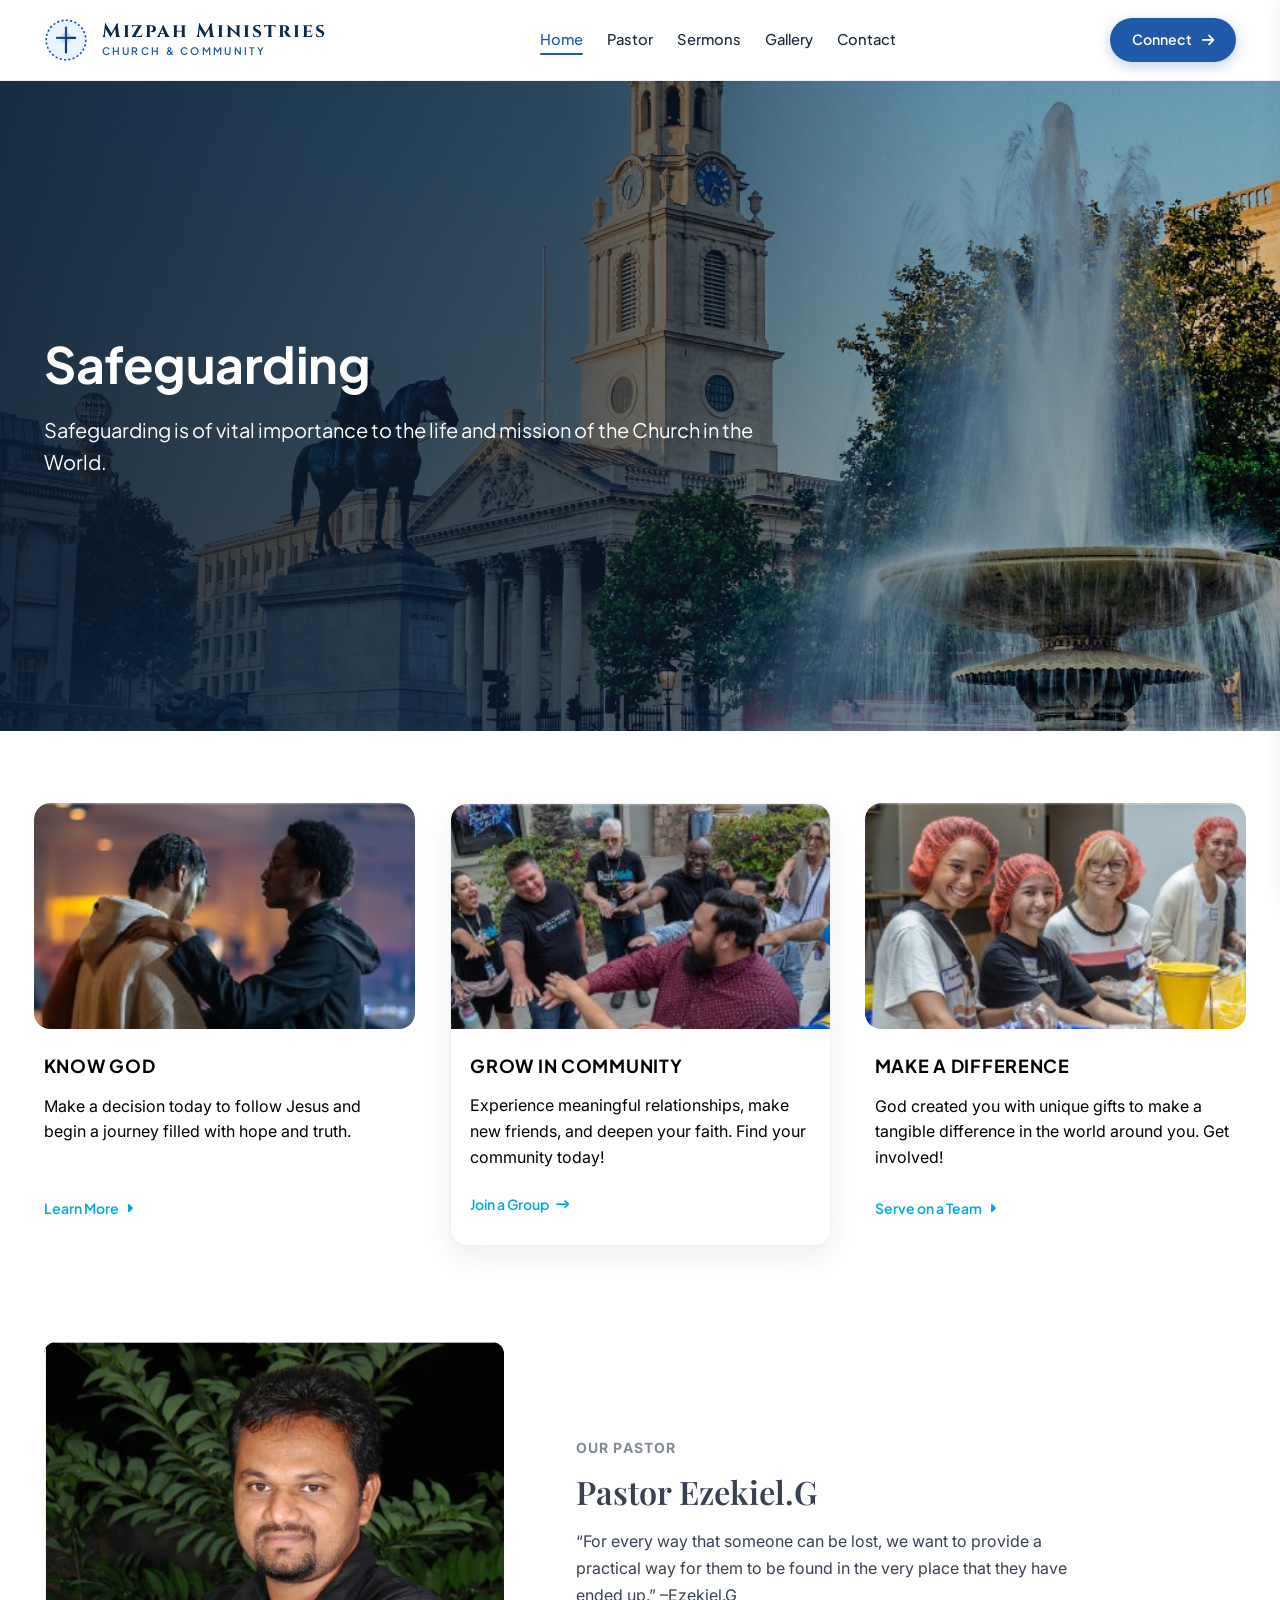
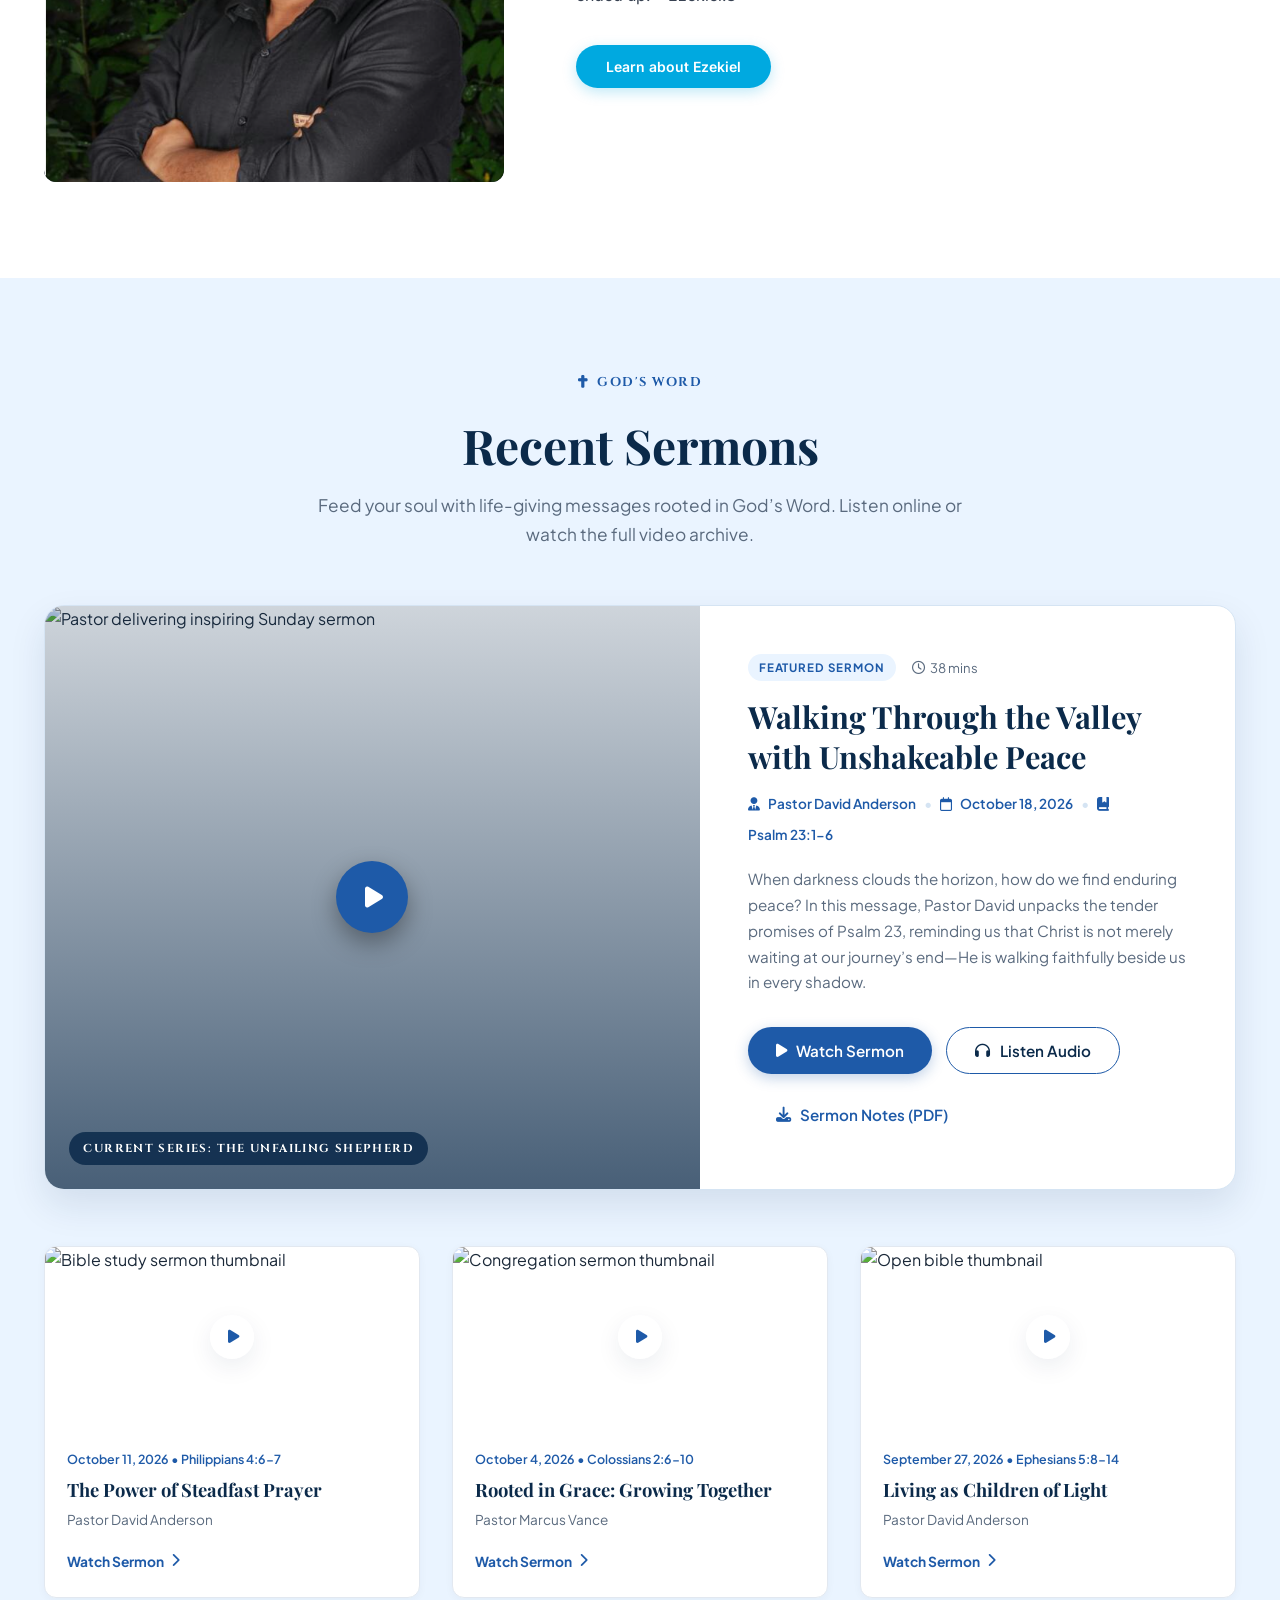
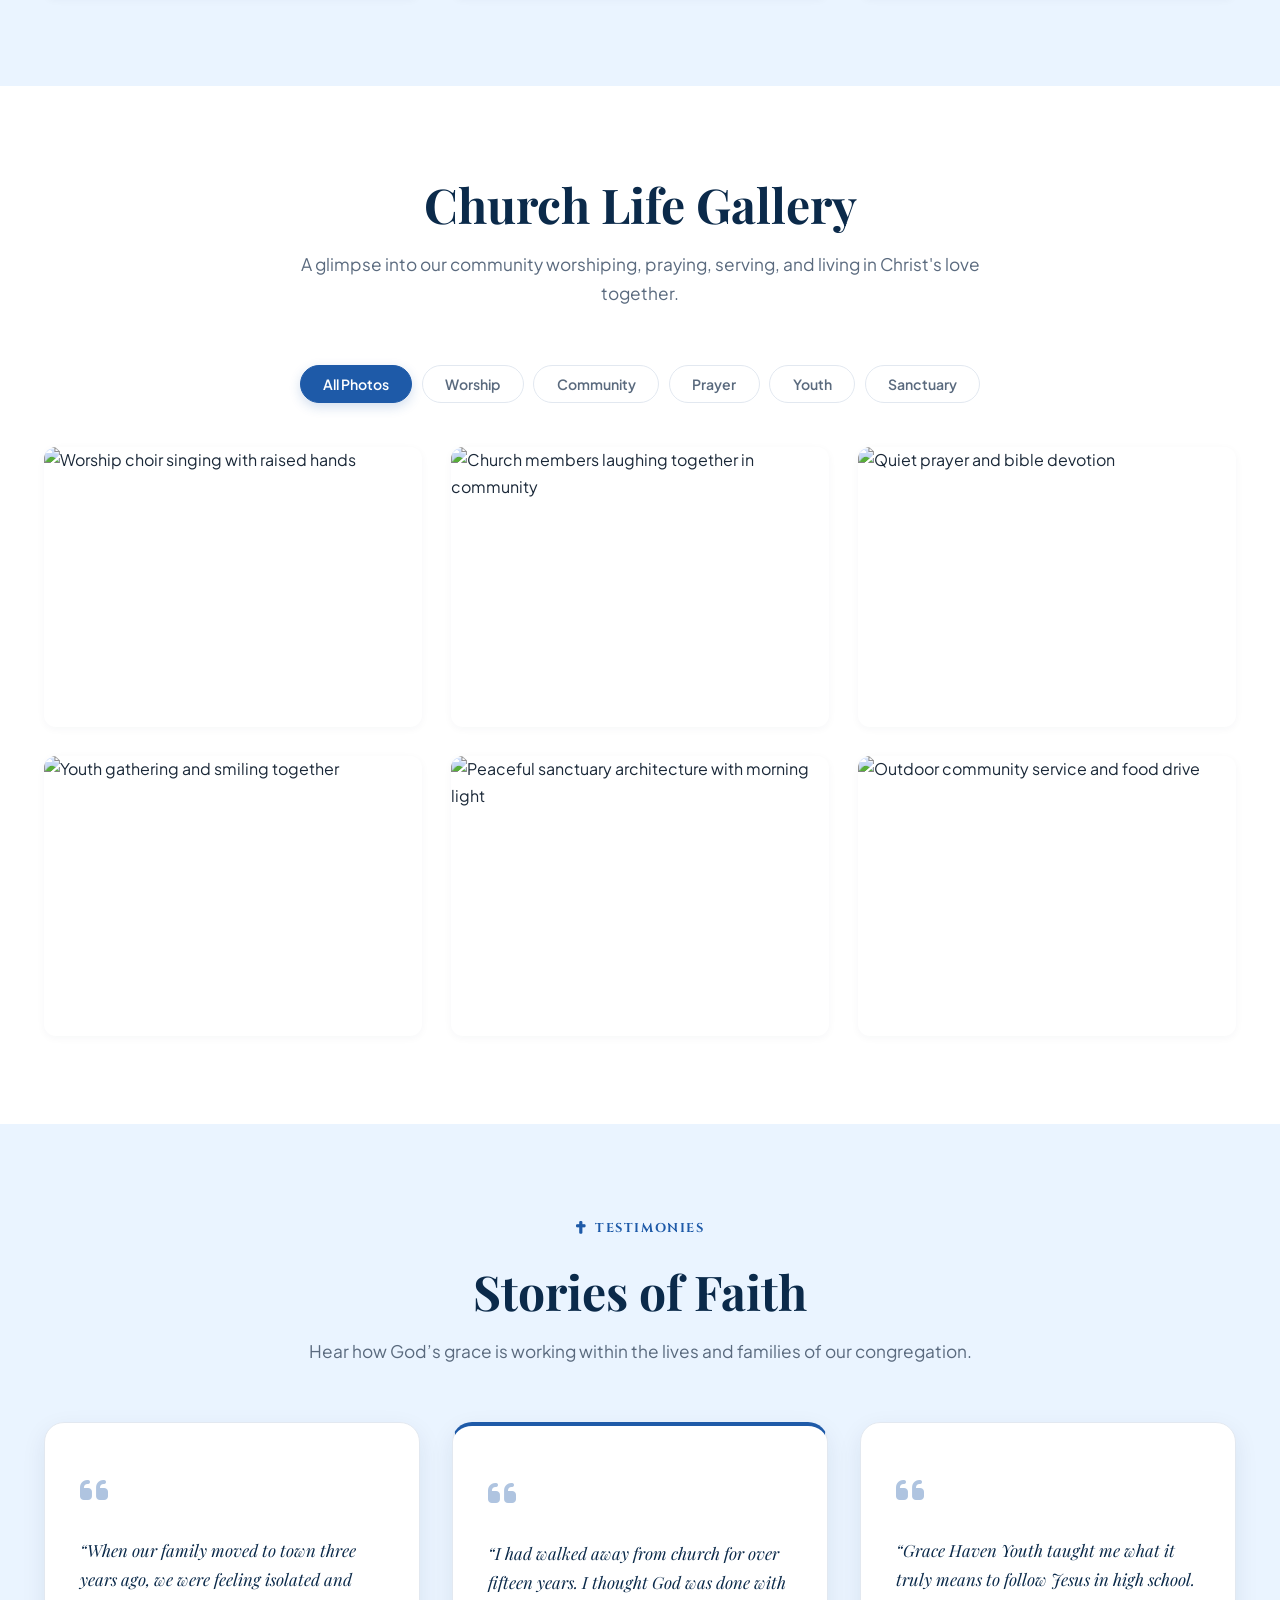
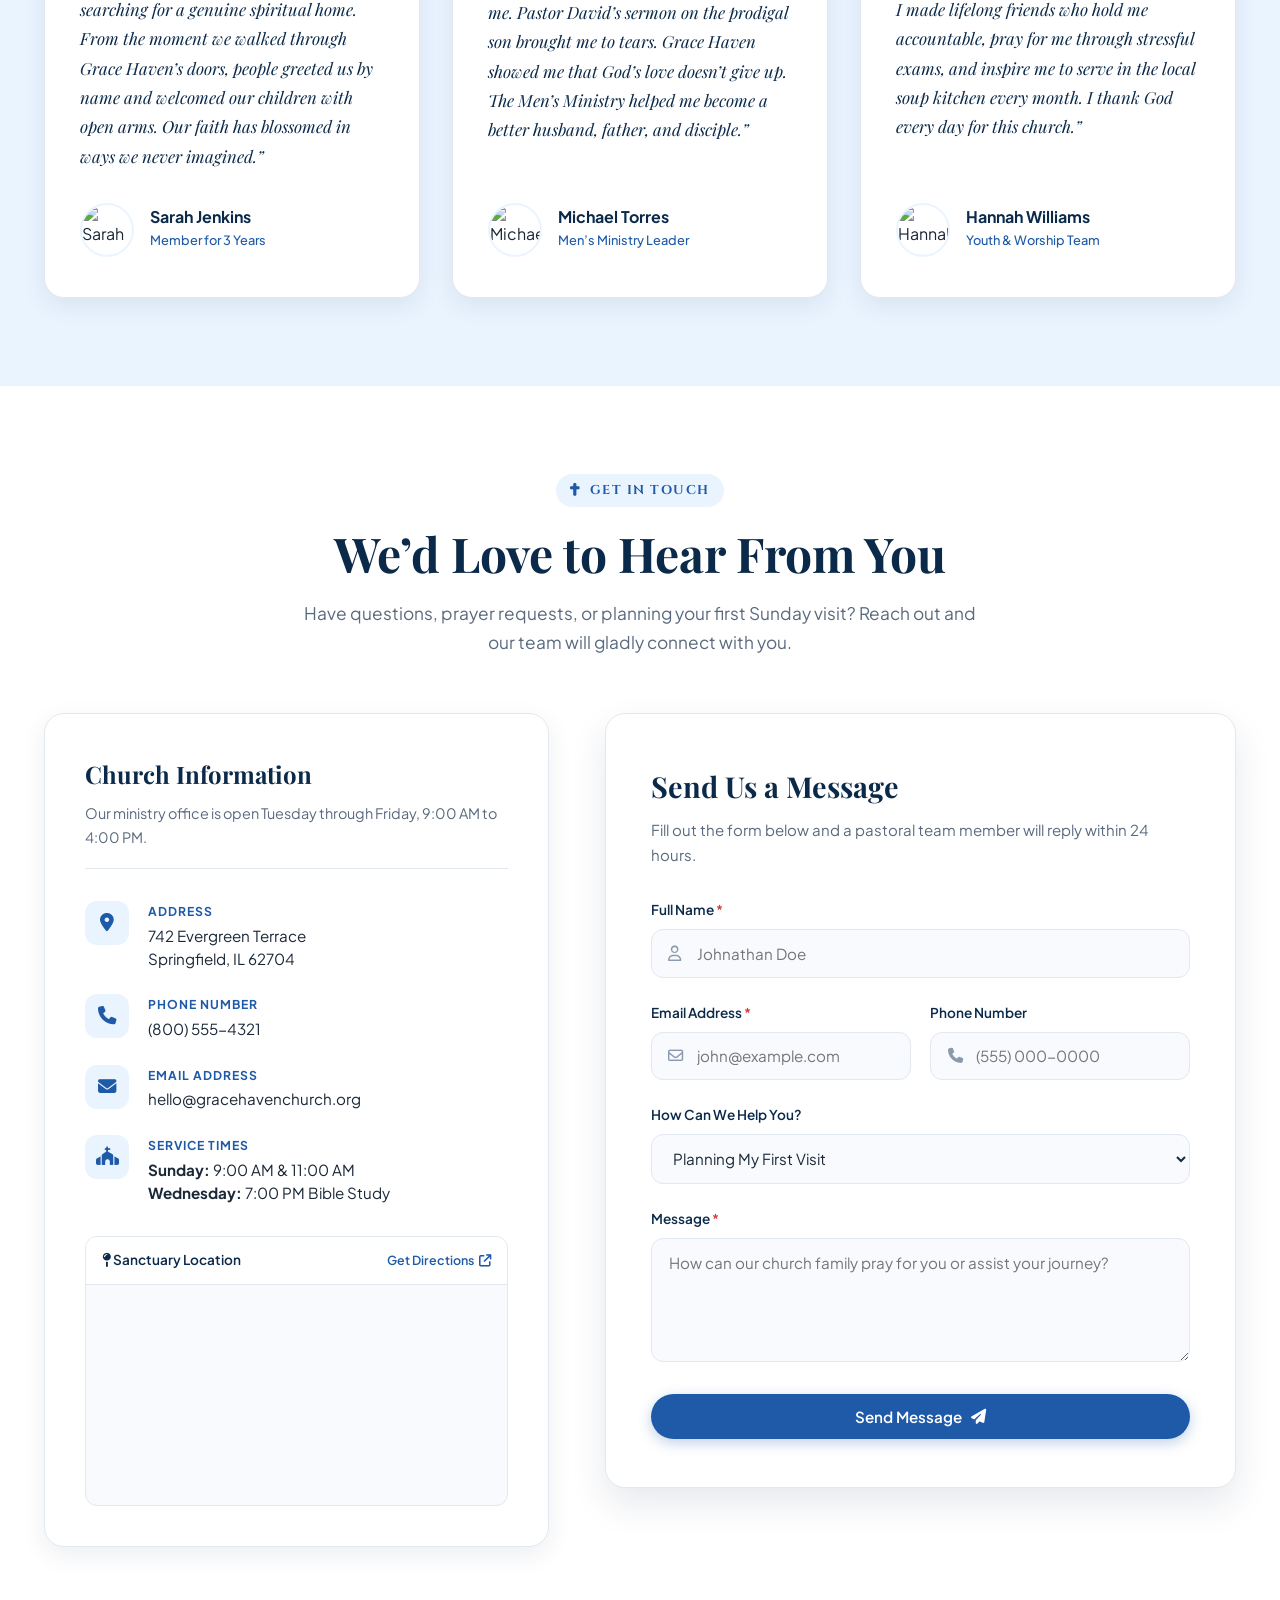
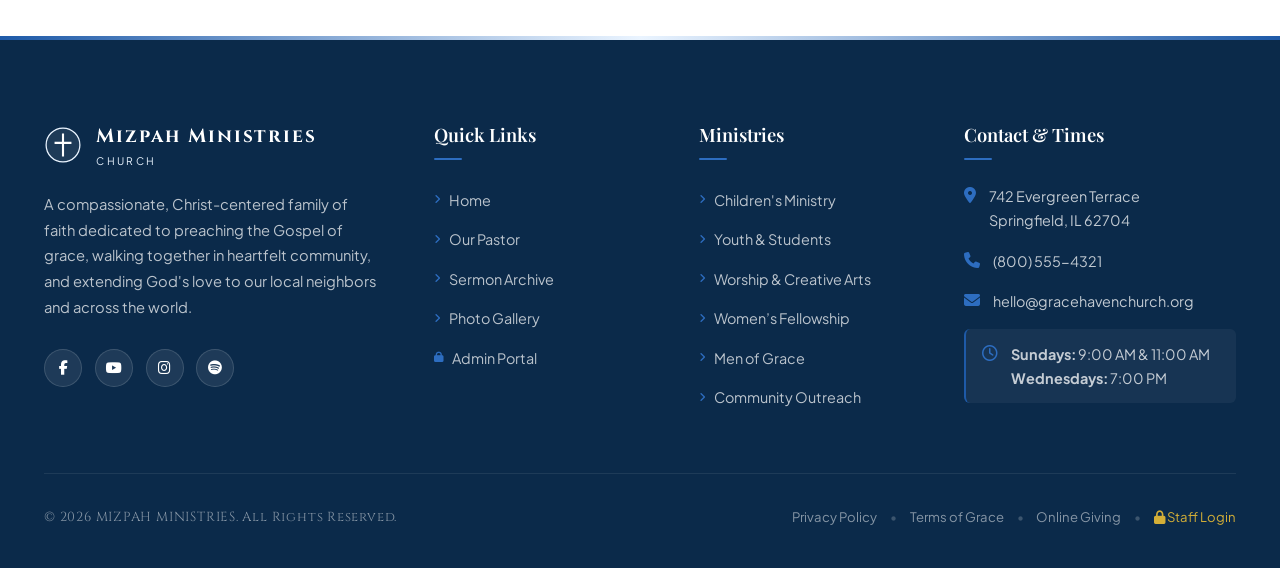
==== commit 10e2716c: "style: Remove visible Admin button from main header" ====
--- a/index.html
+++ b/index.html
@@ -69,10 +69,6 @@
 
       <!-- Action Button & Mobile Hamburger -->
       <div class="header-actions">
-        <a href="login.html" class="nav-admin-link" title="Staff Admin Portal" style="display: inline-flex; align-items: center; gap: 6px; padding: 7px 12px; font-size: 13px; font-weight: 600; color: #1E5AA8; background: #EAF4FF; border-radius: 8px; text-decoration: none; border: 1px solid rgba(30,90,168,0.2);">
-          <i class="fa-solid fa-lock"></i>
-          <span>Admin</span>
-        </a>
         <a href="#contact" class="btn btn-primary nav-cta-btn">
           <span>Connect</span>
           <i class="fa-solid fa-arrow-right"></i>
@@ -104,7 +100,6 @@
           <li><a href="#sermons" class="mobile-nav-link">Sermons</a></li>
           <li><a href="#gallery" class="mobile-nav-link">Photo Gallery</a></li>
           <li><a href="#contact" class="mobile-nav-link">Contact</a></li>
-          <li><a href="login.html" class="mobile-nav-link" style="color: #1E5AA8; font-weight: 700;"><i class="fa-solid fa-lock"></i> Admin Portal</a></li>
         </ul>
         <div class="mobile-menu-footer">
           <a href="#contact" class="btn btn-primary btn-block mobile-join-btn">
--- a/style.css
+++ b/style.css
@@ -3015,22 +3015,72 @@
 }
 
 @media (max-width: 640px) {
+  .container {
+    padding-left: 1rem;
+    padding-right: 1rem;
+  }
+
+  .site-header {
+    padding: 0;
+  }
+
+  .header-container {
+    height: 66px;
+  }
+
+  .site-header.scrolled .header-container {
+    height: 60px;
+  }
+
+  .logo-symbol {
+    width: 36px;
+    height: 36px;
+  }
+
+  .church-title {
+    font-size: 1.05rem;
+  }
+
+  .church-subtitle {
+    display: none;
+  }
+
+  .header-actions {
+    gap: 0.5rem;
+  }
+
+  .nav-cta-btn {
+    padding: 0.5rem 0.9rem;
+    font-size: 0.82rem;
+  }
+
+  .hamburger-btn {
+    width: 38px;
+    height: 38px;
+  }
+
   .section-padding {
-    padding-top: 4rem;
-    padding-bottom: 4rem;
+    padding-top: 3.5rem;
+    padding-bottom: 3.5rem;
   }
 
   .pathway-section {
-    padding: 3.5rem 0 4rem;
+    padding: 2.5rem 0 3rem;
   }
 
   .hero-section {
     min-height: auto;
-    padding: 4.5rem 0 5.5rem;
+    padding: 4rem 0 4.5rem;
   }
 
   .hero-title {
-    font-size: 2.3rem;
+    font-size: clamp(2rem, 7.5vw, 2.75rem);
+    line-height: 1.15;
+  }
+
+  .hero-lead {
+    font-size: 1rem;
+    line-height: 1.6;
   }
 
   .hero-cta-group {
@@ -3056,16 +3106,57 @@
     grid-template-columns: 1fr;
   }
 
+  .pastor-layout-grid {
+    grid-template-columns: 1fr;
+    gap: 2rem;
+  }
+
+  .pastor-img-col {
+    max-height: 360px;
+    height: auto;
+  }
+
+  .pastor-feature-img {
+    height: 340px;
+    width: 100%;
+    object-fit: cover;
+  }
+
+  .pastor-headline {
+    font-size: 26px !important;
+    margin-bottom: 12px !important;
+  }
+
+  .pastor-quote {
+    font-size: 15px !important;
+    line-height: 1.6 !important;
+  }
+
+  .featured-sermon-media {
+    height: 240px;
+  }
+
   .gallery-grid {
     grid-template-columns: 1fr;
+    gap: 1.25rem;
+  }
+
+  .gallery-filter-bar {
+    gap: 0.4rem;
+  }
+
+  .gallery-filter-btn {
+    padding: 0.45rem 0.85rem;
+    font-size: 0.8rem;
   }
 
   .form-row-2 {
     grid-template-columns: 1fr;
+    gap: 0;
   }
 
   .contact-form-card {
-    padding: 2rem 1.5rem;
+    padding: 1.75rem 1.25rem;
   }
 
   .footer-grid {
@@ -3076,6 +3167,13 @@
   .footer-bottom-bar {
     flex-direction: column;
     text-align: center;
+    gap: 1rem;
+  }
+
+  .footer-legal-links {
+    flex-wrap: wrap;
+    justify-content: center;
+    gap: 0.4rem 0.8rem;
   }
 
   .toast-notification {
@@ -3084,3 +3182,25 @@
     bottom: 1rem;
   }
 }
+
+@media (max-width: 400px) {
+  .nav-cta-btn span {
+    display: none;
+  }
+
+  .nav-cta-btn {
+    padding: 0.5rem 0.75rem;
+  }
+
+  .church-title {
+    font-size: 0.95rem;
+  }
+
+  .contact-form-card {
+    padding: 1.5rem 1rem;
+  }
+
+  .btn-block {
+    font-size: 0.9rem;
+  }
+}
